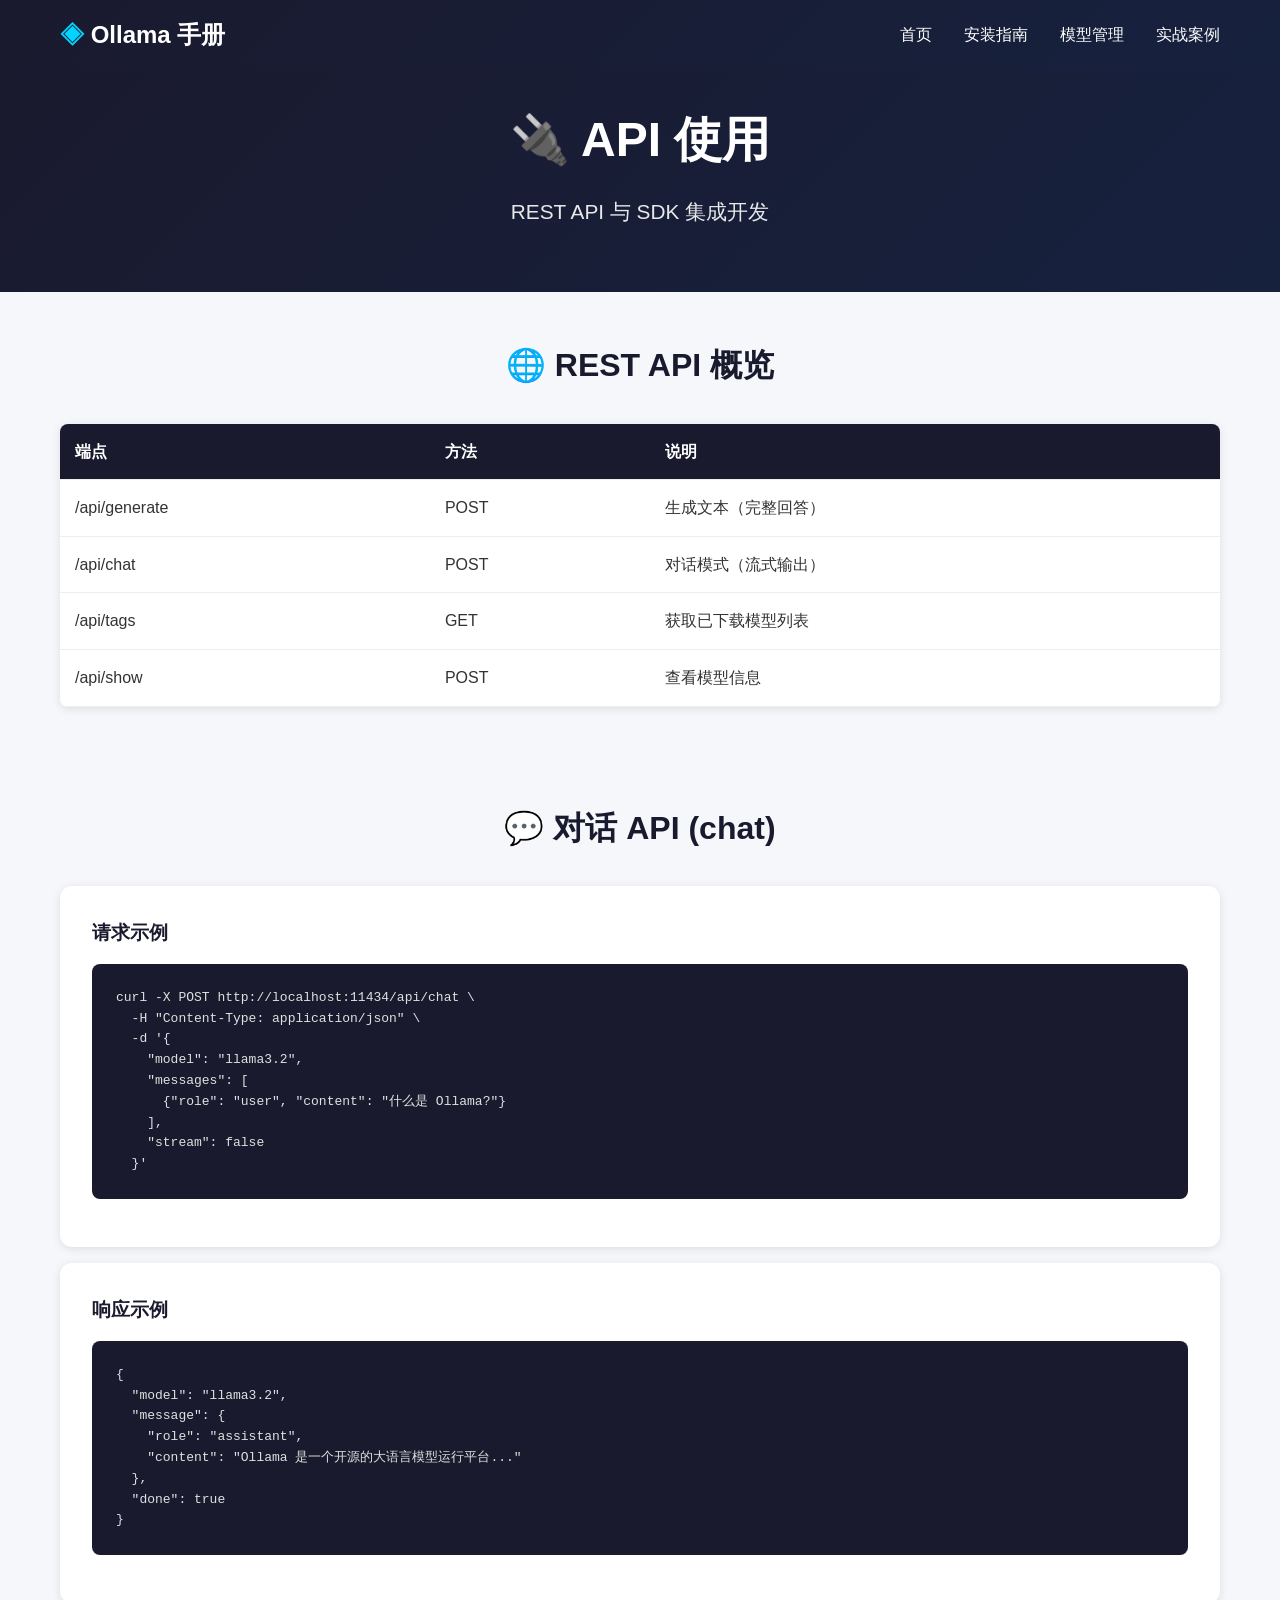
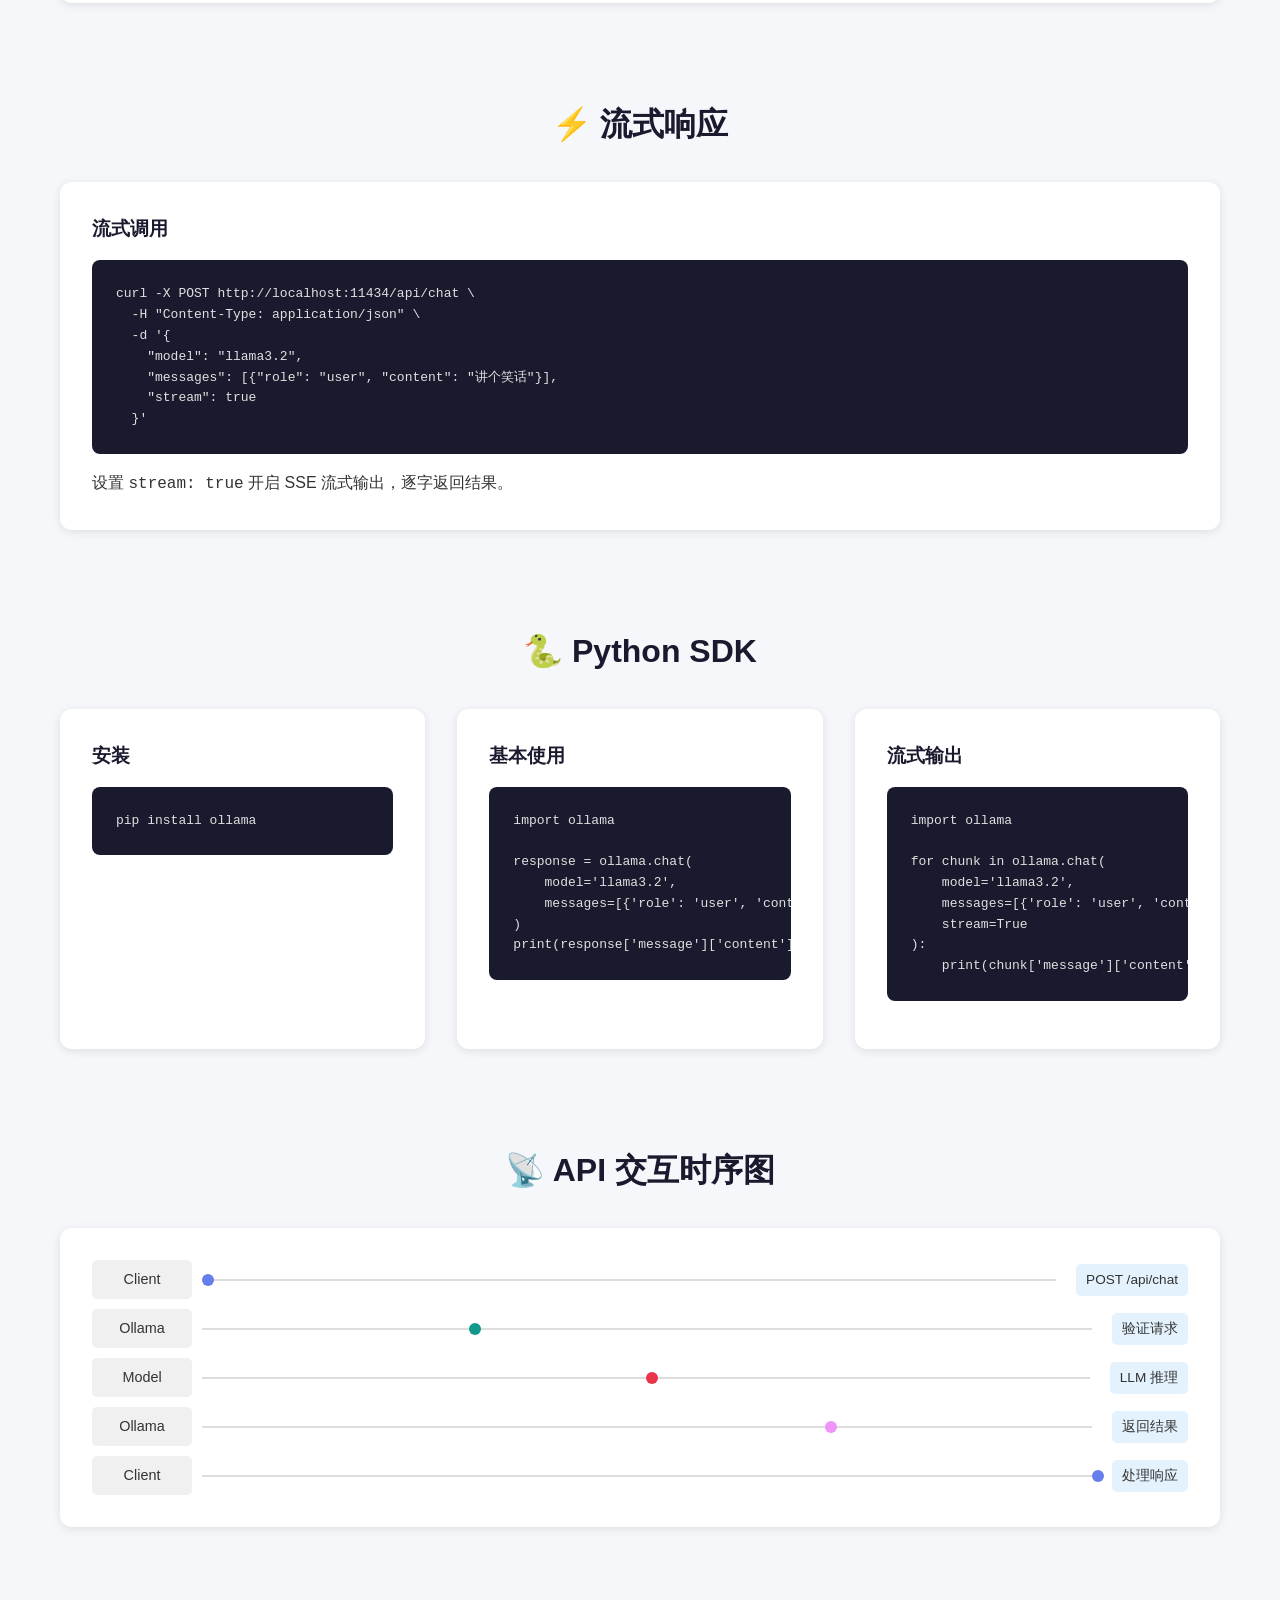
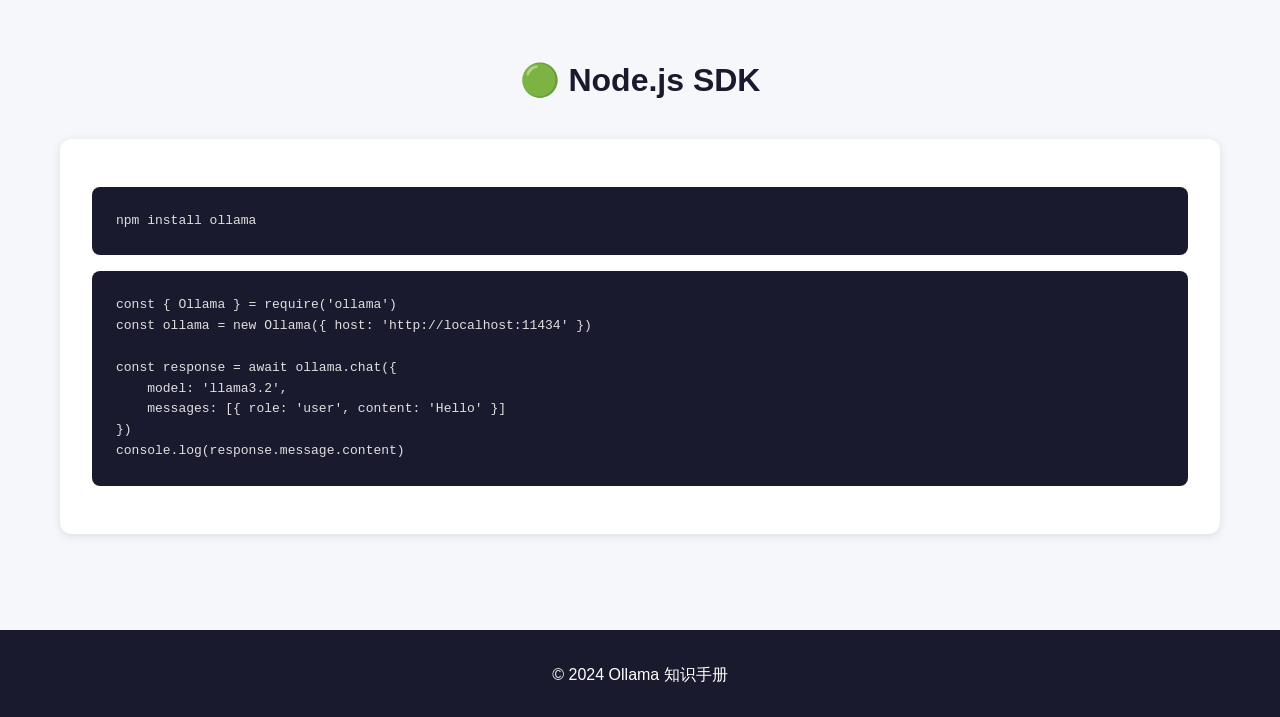
==== api.html @ 3351bbcd "feat: 添加多个页面及样式" ====
<!DOCTYPE html>
<html lang="zh-CN">
<head>
    <meta charset="UTF-8">
    <meta name="viewport" content="width=device-width, initial-scale=1.0">
    <title>API 使用 - Ollama 知识手册</title>
    <link rel="stylesheet" href="css/style.css">
</head>
<body>
    <header>
        <div class="container">
            <nav>
                <div class="logo"><a href="index.html" style="color:white;text-decoration:none"><span>◈</span> Ollama 手册</a></div>
                <ul class="nav-links">
                    <li><a href="index.html">首页</a></li>
                    <li><a href="install.html">安装指南</a></li>
                    <li><a href="models.html">模型管理</a></li>
                    <li><a href="examples.html">实战案例</a></li>
                </ul>
            </nav>
        </div>
    </header>

    <section class="hero" style="padding: 2rem 0;">
        <div class="container">
            <h1>🔌 API 使用</h1>
            <p>REST API 与 SDK 集成开发</p>
        </div>
    </section>

    <section class="section">
        <div class="container">
            <h2 class="section-title">🌐 REST API 概览</h2>
            <table>
                <tr>
                    <th>端点</th>
                    <th>方法</th>
                    <th>说明</th>
                </tr>
                <tr>
                    <td>/api/generate</td>
                    <td>POST</td>
                    <td>生成文本（完整回答）</td>
                </tr>
                <tr>
                    <td>/api/chat</td>
                    <td>POST</td>
                    <td>对话模式（流式输出）</td>
                </tr>
                <tr>
                    <td>/api/tags</td>
                    <td>GET</td>
                    <td>获取已下载模型列表</td>
                </tr>
                <tr>
                    <td>/api/show</td>
                    <td>POST</td>
                    <td>查看模型信息</td>
                </tr>
            </table>
        </div>
    </section>

    <section class="section">
        <div class="container">
            <h2 class="section-title">💬 对话 API (chat)</h2>
            <div class="card">
                <h3>请求示例</h3>
                <pre>curl -X POST http://localhost:11434/api/chat \
  -H "Content-Type: application/json" \
  -d '{
    "model": "llama3.2",
    "messages": [
      {"role": "user", "content": "什么是 Ollama?"}
    ],
    "stream": false
  }'</pre>
            </div>
            <div class="card" style="margin-top:1rem">
                <h3>响应示例</h3>
                <pre>{
  "model": "llama3.2",
  "message": {
    "role": "assistant",
    "content": "Ollama 是一个开源的大语言模型运行平台..."
  },
  "done": true
}</pre>
            </div>
        </div>
    </section>

    <section class="section">
        <div class="container">
            <h2 class="section-title">⚡ 流式响应</h2>
            <div class="card">
                <h3>流式调用</h3>
                <pre>curl -X POST http://localhost:11434/api/chat \
  -H "Content-Type: application/json" \
  -d '{
    "model": "llama3.2",
    "messages": [{"role": "user", "content": "讲个笑话"}],
    "stream": true
  }'</pre>
                <p style="margin-top:1rem">设置 <code>stream: true</code> 开启 SSE 流式输出，逐字返回结果。</p>
            </div>
        </div>
    </section>

    <section class="section">
        <div class="container">
            <h2 class="section-title">🐍 Python SDK</h2>
            <div class="grid">
                <div class="card">
                    <h3>安装</h3>
                    <pre>pip install ollama</pre>
                </div>
                <div class="card">
                    <h3>基本使用</h3>
                    <pre>import ollama

response = ollama.chat(
    model='llama3.2',
    messages=[{'role': 'user', 'content': '你好'}]
)
print(response['message']['content'])</pre>
                </div>
                <div class="card">
                    <h3>流式输出</h3>
                    <pre>import ollama

for chunk in ollama.chat(
    model='llama3.2',
    messages=[{'role': 'user', 'content': '继续'}],
    stream=True
):
    print(chunk['message']['content'], end='')</pre>
                </div>
            </div>
        </div>
    </section>

    <section class="section">
        <div class="container">
            <h2 class="section-title">📡 API 交互时序图</h2>
            <div class="diagram">
                <div class="sequence-diagram">
                    <div class="sequence-row">
                        <div class="sequence-label">Client</div>
                        <div class="sequence-line"><div class="sequence-dot" style="background:#667eea;left:0"></div></div>
                        <div class="sequence-msg">POST /api/chat</div>
                    </div>
                    <div class="sequence-row">
                        <div class="sequence-label">Ollama</div>
                        <div class="sequence-line"><div class="sequence-dot" style="background:#11998e;left:30%"></div></div>
                        <div class="sequence-msg">验证请求</div>
                    </div>
                    <div class="sequence-row">
                        <div class="sequence-label">Model</div>
                        <div class="sequence-line"><div class="sequence-dot" style="background:#eb3349;left:50%"></div></div>
                        <div class="sequence-msg">LLM 推理</div>
                    </div>
                    <div class="sequence-row">
                        <div class="sequence-label">Ollama</div>
                        <div class="sequence-line"><div class="sequence-dot" style="background:#f093fb;left:70%"></div></div>
                        <div class="sequence-msg">返回结果</div>
                    </div>
                    <div class="sequence-row">
                        <div class="sequence-label">Client</div>
                        <div class="sequence-line"><div class="sequence-dot" style="background:#667eea;left:100%"></div></div>
                        <div class="sequence-msg">处理响应</div>
                    </div>
                </div>
            </div>
        </div>
    </section>

    <section class="section">
        <div class="container">
            <h2 class="section-title">🟢 Node.js SDK</h2>
            <div class="card">
                <pre>npm install ollama</pre>
                <pre style="margin-top:1rem">const { Ollama } = require('ollama')
const ollama = new Ollama({ host: 'http://localhost:11434' })

const response = await ollama.chat({
    model: 'llama3.2',
    messages: [{ role: 'user', content: 'Hello' }]
})
console.log(response.message.content)</pre>
            </div>
        </div>
    </section>

    <footer>
        <div class="container">
            <p>© 2024 Ollama 知识手册</p>
        </div>
    </footer>
    <script src="js/main.js"></script>
</body>
</html>
---- css/style.css ----
/* 全局样式 */
* { margin: 0; padding: 0; box-sizing: border-box; }
body { font-family: -apple-system, BlinkMacSystemFont, 'Segoe UI', Roboto, sans-serif; line-height: 1.6; color: #333; background: #f5f7fa; }
.container { max-width: 1200px; margin: 0 auto; padding: 0 20px; }

/* 导航 */
header { background: linear-gradient(135deg, #1a1a2e 0%, #16213e 100%); color: white; padding: 1rem 0; position: sticky; top: 0; z-index: 100; }
nav { display: flex; justify-content: space-between; align-items: center; }
.logo { font-size: 1.5rem; font-weight: bold; display: flex; align-items: center; gap: 10px; }
.logo span { color: #00d4ff; }
.nav-links { display: flex; gap: 2rem; list-style: none; }
.nav-links a { color: white; text-decoration: none; transition: color 0.3s; }
.nav-links a:hover { color: #00d4ff; }

/* 英雄区 */
.hero { background: linear-gradient(135deg, #1a1a2e 0%, #16213e 100%); color: white; padding: 4rem 0; text-align: center; }
.hero h1 { font-size: 3rem; margin-bottom: 1rem; }
.hero p { font-size: 1.3rem; opacity: 0.9; margin-bottom: 2rem; }
.btn { display: inline-block; padding: 12px 30px; background: #00d4ff; color: #1a1a2e; text-decoration: none; border-radius: 6px; font-weight: bold; transition: transform 0.3s, box-shadow 0.3s; }
.btn:hover { transform: translateY(-2px); box-shadow: 0 5px 20px rgba(0,212,255,0.4); }

/* 内容卡片 */
.section { padding: 3rem 0; }
.section-title { text-align: center; font-size: 2rem; margin-bottom: 2rem; color: #1a1a2e; }
.grid { display: grid; grid-template-columns: repeat(auto-fit, minmax(300px, 1fr)); gap: 2rem; }
.card { background: white; padding: 2rem; border-radius: 12px; box-shadow: 0 2px 10px rgba(0,0,0,0.1); transition: transform 0.3s; }
.card:hover { transform: translateY(-5px); }
.card h3 { color: #1a1a2e; margin-bottom: 1rem; display: flex; align-items: center; gap: 10px; }
.card-icon { font-size: 2rem; }

/* 流程图样式 */
.diagram { background: white; padding: 2rem; border-radius: 12px; margin: 2rem 0; box-shadow: 0 2px 10px rgba(0,0,0,0.1); overflow-x: auto; }
.diagram-title { font-size: 1.3rem; margin-bottom: 1.5rem; color: #1a1a2e; text-align: center; }
.flowchart { display: flex; flex-wrap: wrap; justify-content: center; align-items: center; gap: 1rem; }
.flow-node { background: linear-gradient(135deg, #667eea 0%, #764ba2 100%); color: white; padding: 15px 25px; border-radius: 8px; font-weight: 500; min-width: 120px; text-align: center; }
.flow-arrow { color: #667eea; font-size: 1.5rem; font-weight: bold; }
.flow-node.start { background: linear-gradient(135deg, #11998e 0%, #38ef7d 100%); }
.flow-node.end { background: linear-gradient(135deg, #eb3349 0%, #f45c43 100%); }
.flow-node.process { background: linear-gradient(135deg, #4776E6 0%, #8E54E9 100%); }
.flow-node.decision { background: linear-gradient(135deg, #f093fb 0%, #f5576c 100%); }

/* 时序图 */
.sequence-diagram { display: flex; flex-direction: column; gap: 10px; }
.sequence-row { display: flex; align-items: center; gap: 10px; }
.sequence-label { min-width: 100px; padding: 8px 15px; background: #f0f0f0; border-radius: 5px; font-size: 0.9rem; font-weight: 500; text-align: center; }
.sequence-line { flex: 1; height: 2px; background: #ddd; position: relative; }
.sequence-dot { position: absolute; width: 12px; height: 12px; border-radius: 50%; top: -5px; }
.sequence-msg { padding: 5px 10px; background: #e3f2fd; border-radius: 5px; font-size: 0.85rem; margin-left: 10px; }

/* 代码块 */
pre { background: #1a1a2e; color: #e0e0e0; padding: 1.5rem; border-radius: 8px; overflow-x: auto; margin: 1rem 0; }
code { font-family: 'Fira Code', monospace; }
.inline-code { background: #f0f0f0; padding: 2px 8px; border-radius: 4px; font-family: monospace; }

/* 标签页 */
.tabs { display: flex; gap: 5px; margin-bottom: 1rem; }
.tab { padding: 10px 20px; background: #e0e0e0; border: none; border-radius: 5px 5px 0 0; cursor: pointer; transition: background 0.3s; }
.tab.active { background: #1a1a2e; color: white; }
.tab-content { display: none; }
.tab-content.active { display: block; }

/* 表格 */
table { width: 100%; border-collapse: collapse; background: white; border-radius: 8px; overflow: hidden; box-shadow: 0 2px 10px rgba(0,0,0,0.1); }
th, td { padding: 15px; text-align: left; border-bottom: 1px solid #eee; }
th { background: #1a1a2e; color: white; }
tr:hover { background: #f9f9f9; }

/* 页脚 */
footer { background: #1a1a2e; color: white; padding: 2rem 0; text-align: center; margin-top: 3rem; }

/* 响应式 */
@media (max-width: 768px) {
    .nav-links { display: none; }
    .hero h1 { font-size: 2rem; }
    .grid { grid-template-columns: 1fr; }
}

/* 动画 */
@keyframes fadeIn { from { opacity: 0; transform: translateY(20px); } to { opacity: 1; transform: translateY(0); } }
.animate { animation: fadeIn 0.6s ease forwards; }
.animate-delay-1 { animation-delay: 0.1s; }
.animate-delay-2 { animation-delay: 0.2s; }
.animate-delay-3 { animation-delay: 0.3s; }
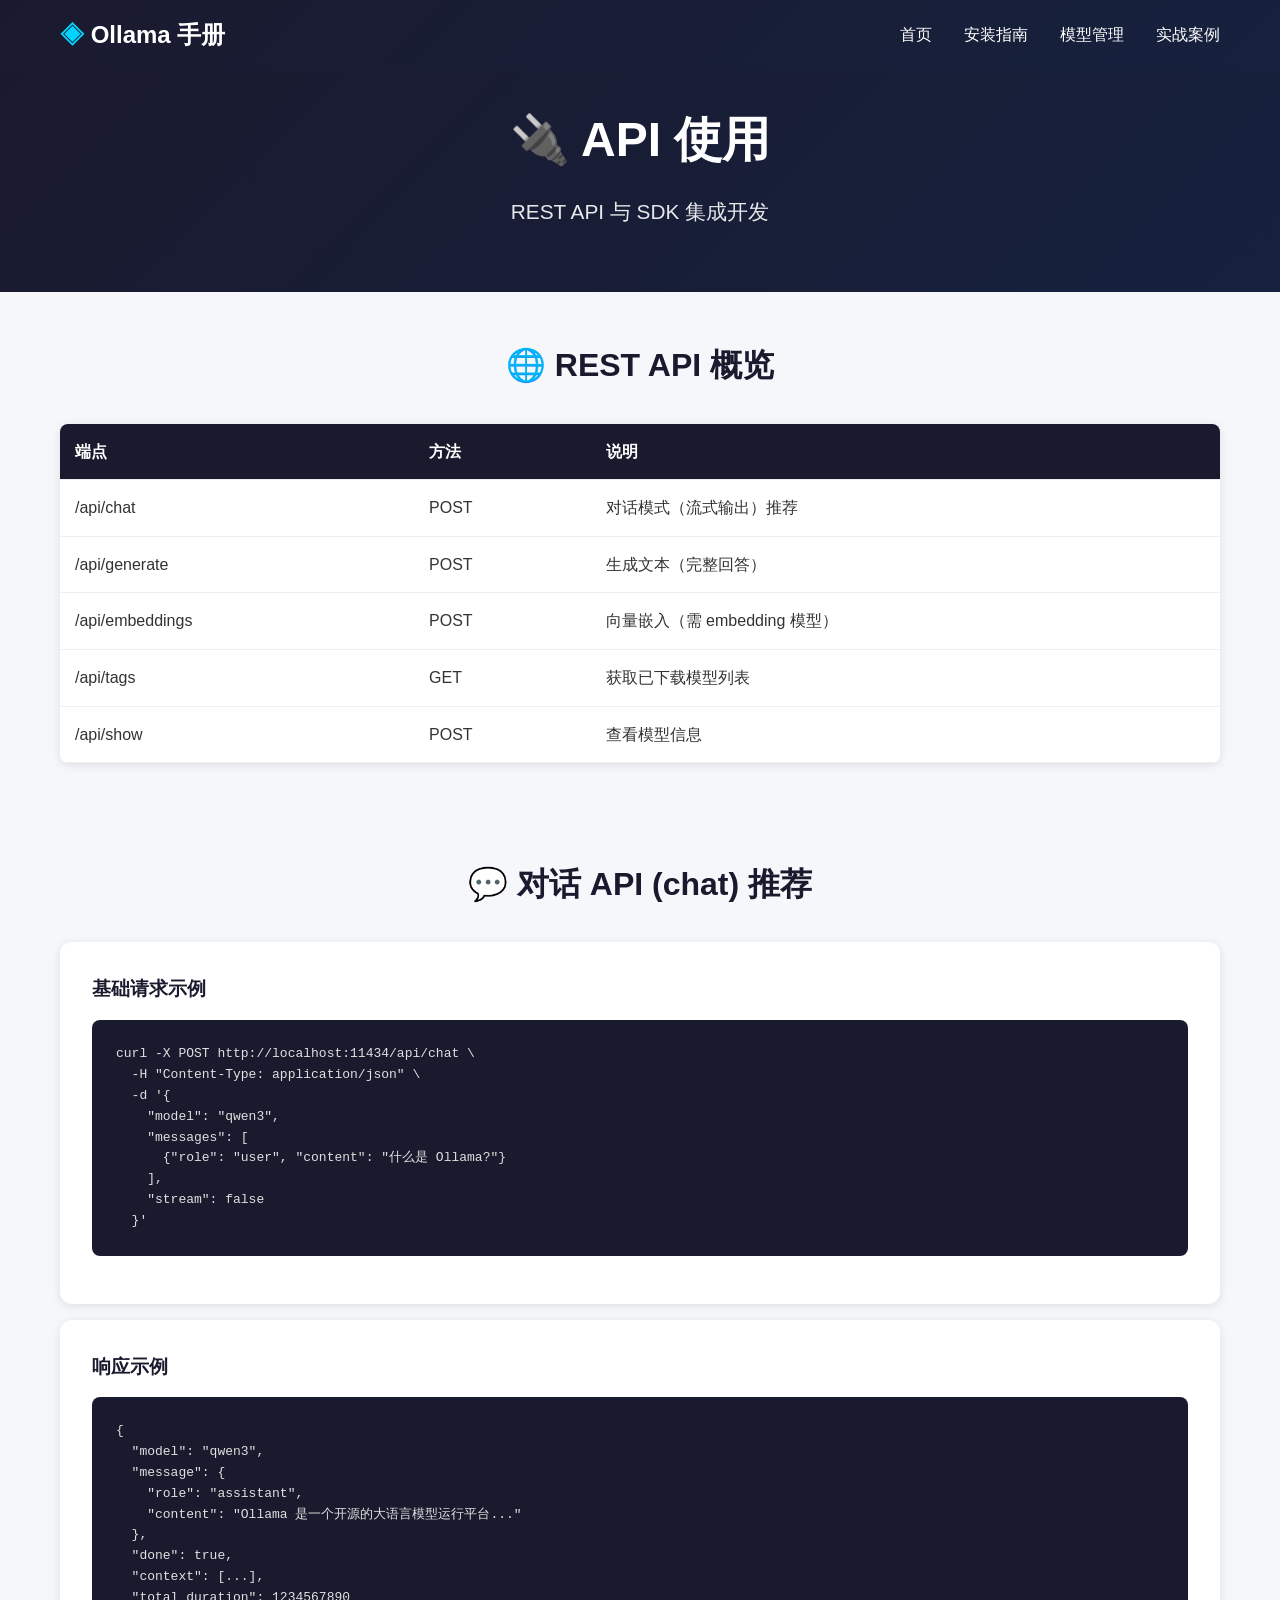
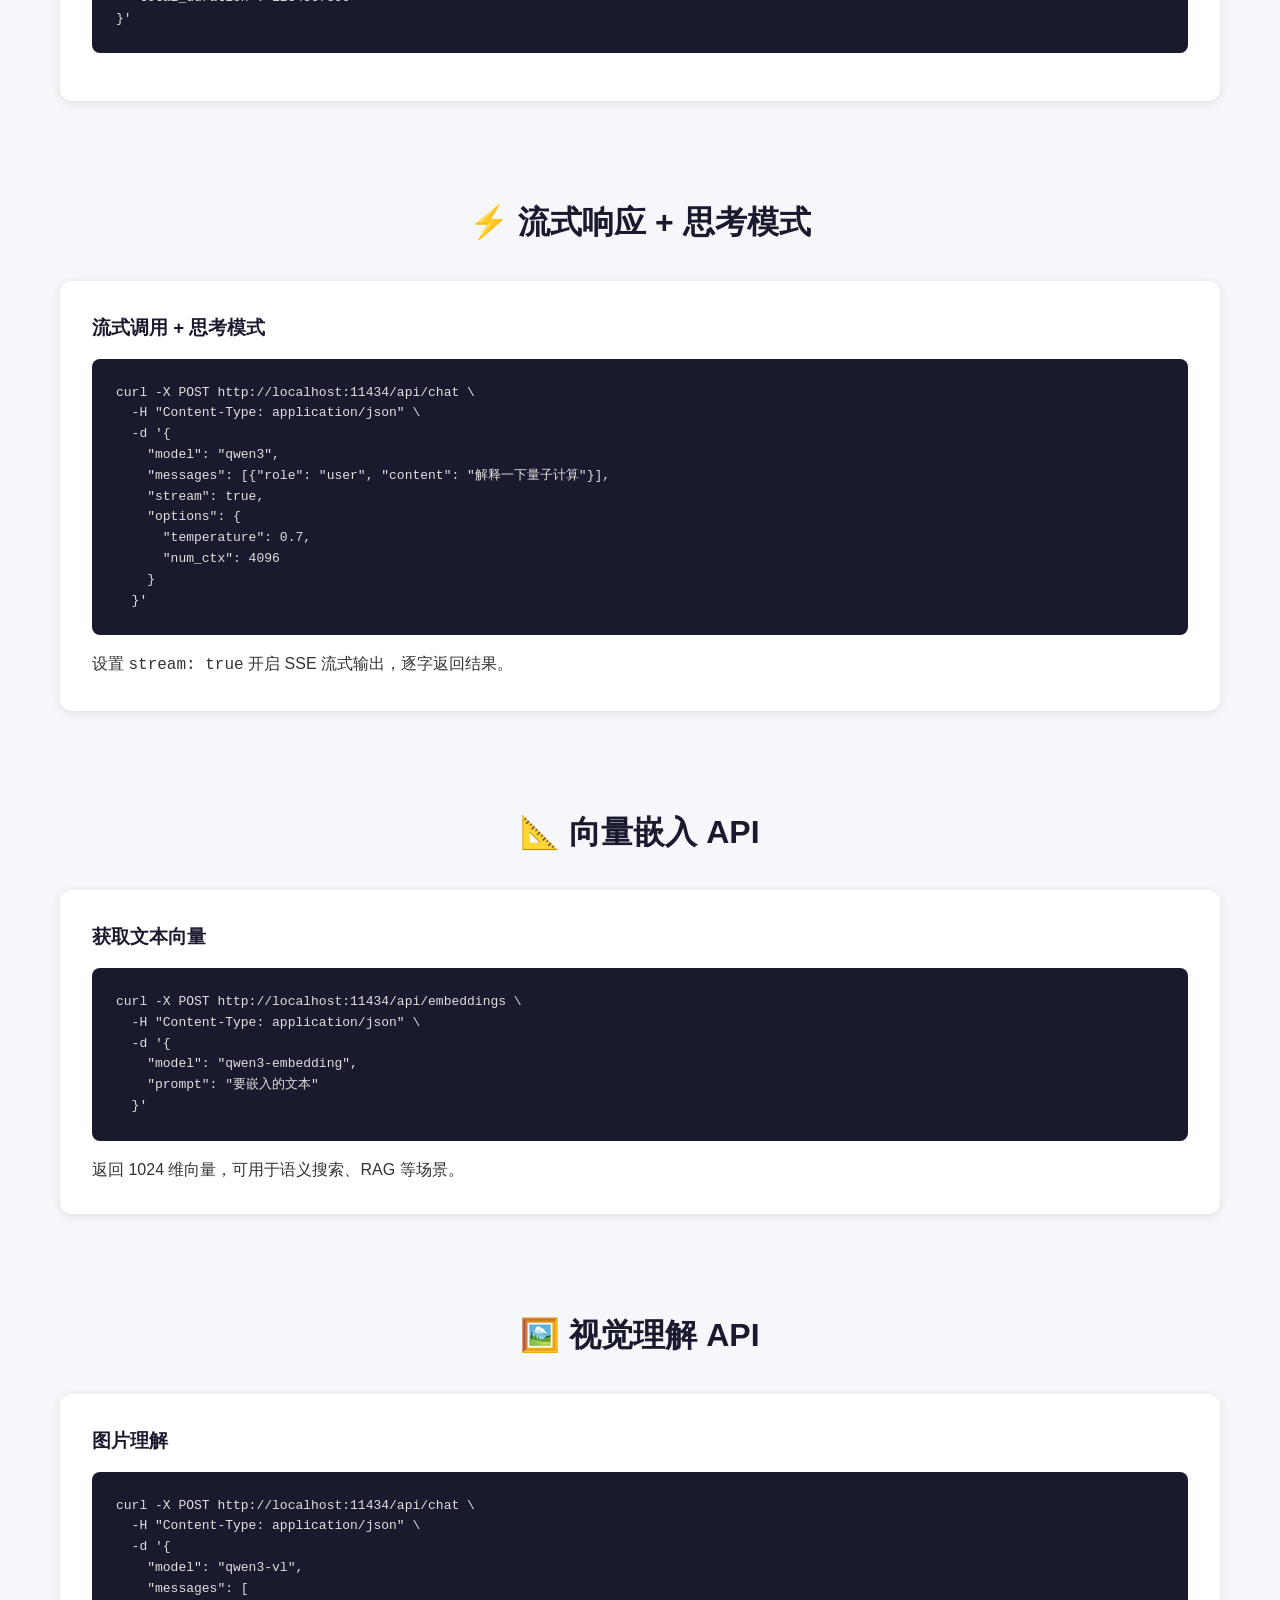
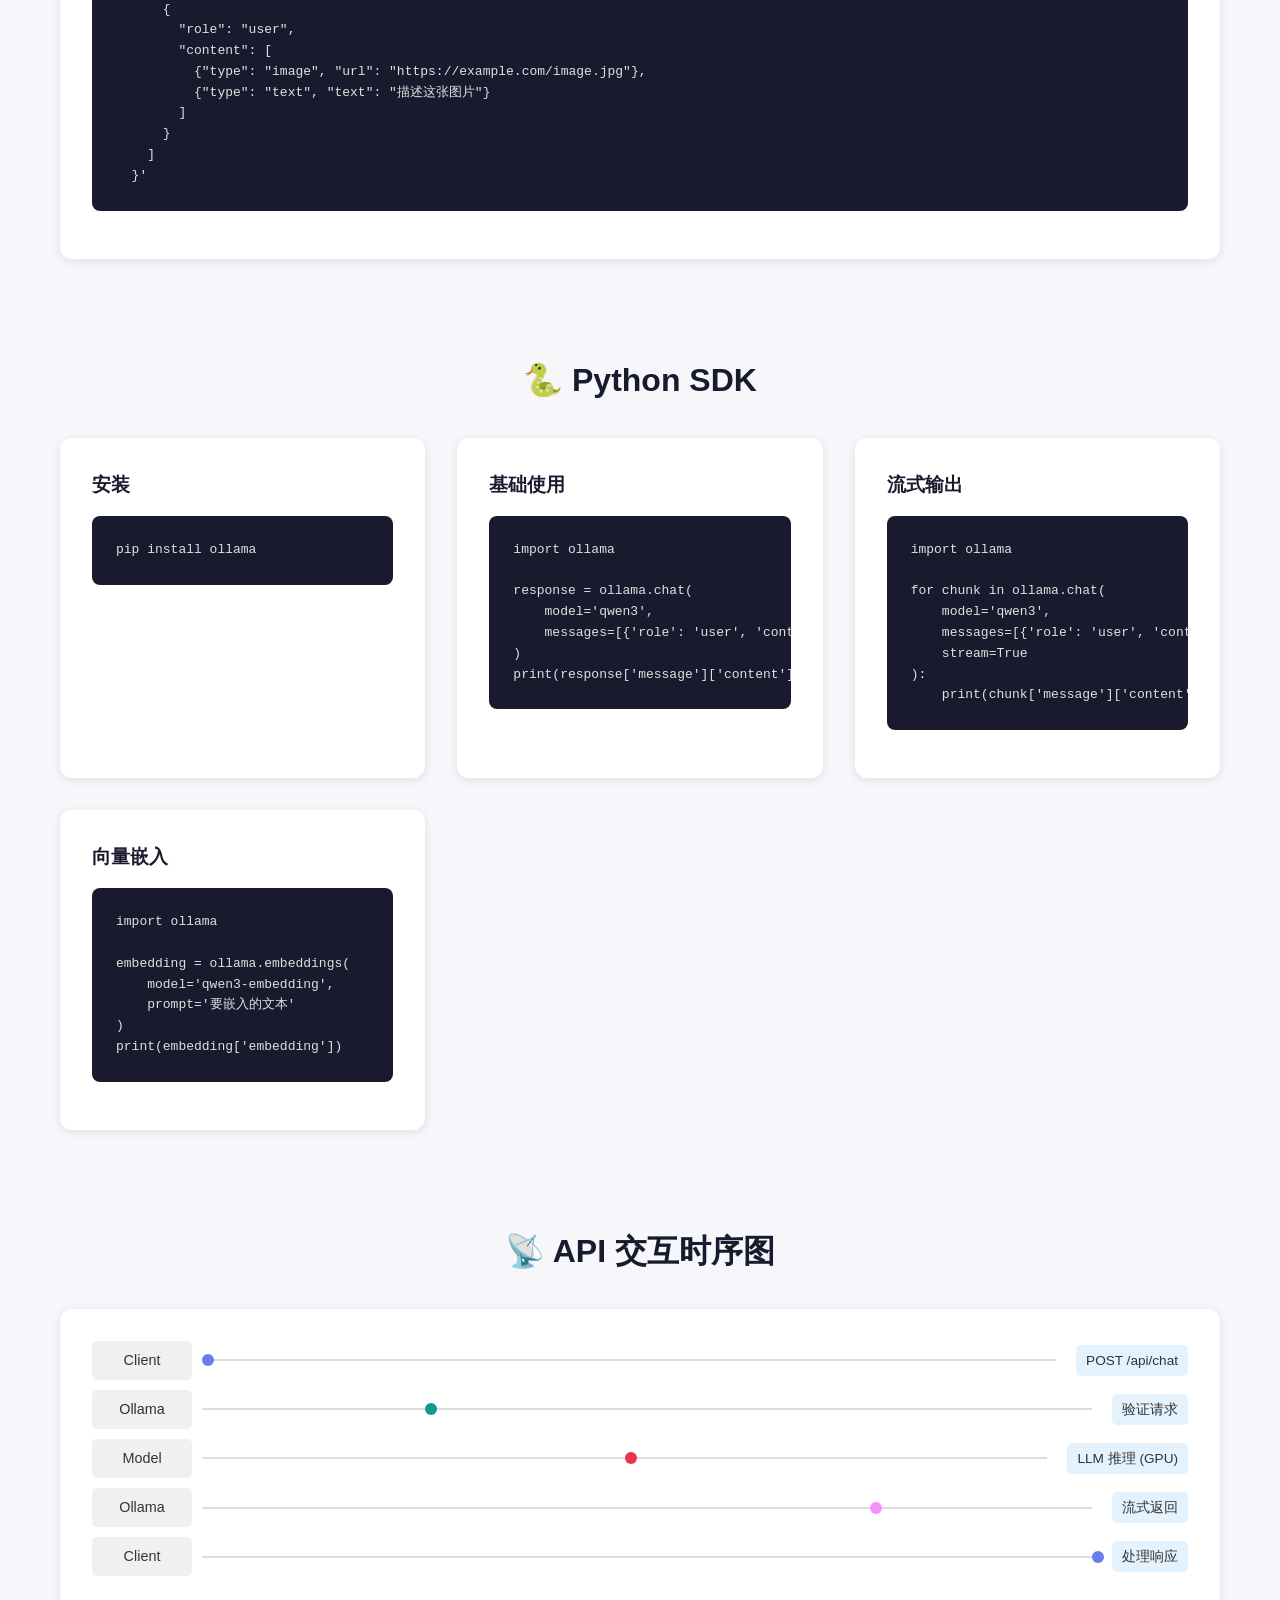
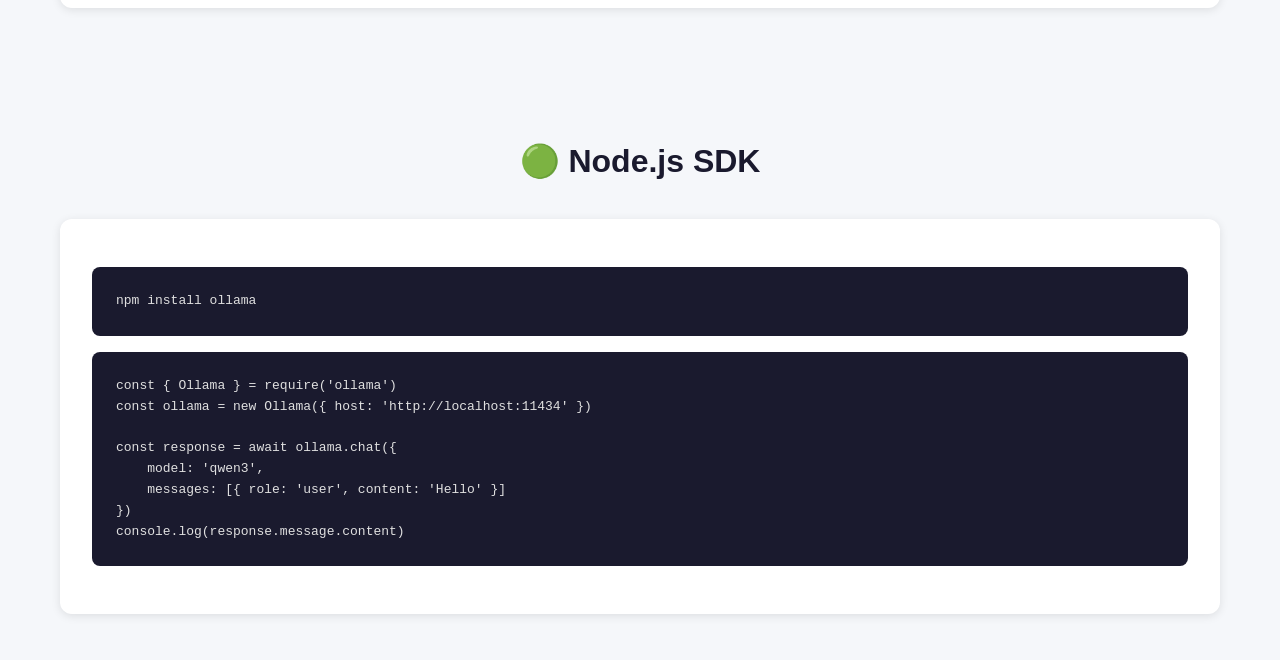
==== commit 5b1f67e0: "fix: 更新 API 文档并优化结构" ====
--- a/api.html
+++ b/api.html
@@ -38,14 +38,19 @@
                     <th>说明</th>
                 </tr>
                 <tr>
+                    <td>/api/chat</td>
+                    <td>POST</td>
+                    <td>对话模式（流式输出）推荐</td>
+                </tr>
+                <tr>
                     <td>/api/generate</td>
                     <td>POST</td>
                     <td>生成文本（完整回答）</td>
                 </tr>
                 <tr>
-                    <td>/api/chat</td>
-                    <td>POST</td>
-                    <td>对话模式（流式输出）</td>
+                    <td>/api/embeddings</td>
+                    <td>POST</td>
+                    <td>向量嵌入（需 embedding 模型）</td>
                 </tr>
                 <tr>
                     <td>/api/tags</td>
@@ -63,13 +68,13 @@
 
     <section class="section">
         <div class="container">
-            <h2 class="section-title">💬 对话 API (chat)</h2>
-            <div class="card">
-                <h3>请求示例</h3>
+            <h2 class="section-title">💬 对话 API (chat) 推荐</h2>
+            <div class="card">
+                <h3>基础请求示例</h3>
                 <pre>curl -X POST http://localhost:11434/api/chat \
   -H "Content-Type: application/json" \
   -d '{
-    "model": "llama3.2",
+    "model": "qwen3",
     "messages": [
       {"role": "user", "content": "什么是 Ollama?"}
     ],
@@ -79,30 +84,75 @@
             <div class="card" style="margin-top:1rem">
                 <h3>响应示例</h3>
                 <pre>{
-  "model": "llama3.2",
+  "model": "qwen3",
   "message": {
     "role": "assistant",
     "content": "Ollama 是一个开源的大语言模型运行平台..."
   },
-  "done": true
-}</pre>
-            </div>
-        </div>
-    </section>
-
-    <section class="section">
-        <div class="container">
-            <h2 class="section-title">⚡ 流式响应</h2>
-            <div class="card">
-                <h3>流式调用</h3>
+  "done": true,
+  "context": [...],
+  "total_duration": 1234567890
+}'</pre>
+            </div>
+        </div>
+    </section>
+
+    <section class="section">
+        <div class="container">
+            <h2 class="section-title">⚡ 流式响应 + 思考模式</h2>
+            <div class="card">
+                <h3>流式调用 + 思考模式</h3>
                 <pre>curl -X POST http://localhost:11434/api/chat \
   -H "Content-Type: application/json" \
   -d '{
-    "model": "llama3.2",
-    "messages": [{"role": "user", "content": "讲个笑话"}],
-    "stream": true
+    "model": "qwen3",
+    "messages": [{"role": "user", "content": "解释一下量子计算"}],
+    "stream": true,
+    "options": {
+      "temperature": 0.7,
+      "num_ctx": 4096
+    }
   }'</pre>
                 <p style="margin-top:1rem">设置 <code>stream: true</code> 开启 SSE 流式输出，逐字返回结果。</p>
+            </div>
+        </div>
+    </section>
+
+    <section class="section">
+        <div class="container">
+            <h2 class="section-title">📐 向量嵌入 API</h2>
+            <div class="card">
+                <h3>获取文本向量</h3>
+                <pre>curl -X POST http://localhost:11434/api/embeddings \
+  -H "Content-Type: application/json" \
+  -d '{
+    "model": "qwen3-embedding",
+    "prompt": "要嵌入的文本"
+  }'</pre>
+                <p style="margin-top:1rem">返回 1024 维向量，可用于语义搜索、RAG 等场景。</p>
+            </div>
+        </div>
+    </section>
+
+    <section class="section">
+        <div class="container">
+            <h2 class="section-title">🖼️ 视觉理解 API</h2>
+            <div class="card">
+                <h3>图片理解</h3>
+                <pre>curl -X POST http://localhost:11434/api/chat \
+  -H "Content-Type: application/json" \
+  -d '{
+    "model": "qwen3-vl",
+    "messages": [
+      {
+        "role": "user",
+        "content": [
+          {"type": "image", "url": "https://example.com/image.jpg"},
+          {"type": "text", "text": "描述这张图片"}
+        ]
+      }
+    ]
+  }'</pre>
             </div>
         </div>
     </section>
@@ -116,11 +166,11 @@
                     <pre>pip install ollama</pre>
                 </div>
                 <div class="card">
-                    <h3>基本使用</h3>
+                    <h3>基础使用</h3>
                     <pre>import ollama
 
 response = ollama.chat(
-    model='llama3.2',
+    model='qwen3',
     messages=[{'role': 'user', 'content': '你好'}]
 )
 print(response['message']['content'])</pre>
@@ -130,12 +180,22 @@
                     <pre>import ollama
 
 for chunk in ollama.chat(
-    model='llama3.2',
+    model='qwen3',
     messages=[{'role': 'user', 'content': '继续'}],
     stream=True
 ):
     print(chunk['message']['content'], end='')</pre>
                 </div>
+                <div class="card">
+                    <h3>向量嵌入</h3>
+                    <pre>import ollama
+
+embedding = ollama.embeddings(
+    model='qwen3-embedding',
+    prompt='要嵌入的文本'
+)
+print(embedding['embedding'])</pre>
+                </div>
             </div>
         </div>
     </section>
@@ -152,18 +212,18 @@
                     </div>
                     <div class="sequence-row">
                         <div class="sequence-label">Ollama</div>
-                        <div class="sequence-line"><div class="sequence-dot" style="background:#11998e;left:30%"></div></div>
+                        <div class="sequence-line"><div class="sequence-dot" style="background:#11998e;left:25%"></div></div>
                         <div class="sequence-msg">验证请求</div>
                     </div>
                     <div class="sequence-row">
                         <div class="sequence-label">Model</div>
                         <div class="sequence-line"><div class="sequence-dot" style="background:#eb3349;left:50%"></div></div>
-                        <div class="sequence-msg">LLM 推理</div>
+                        <div class="sequence-msg">LLM 推理 (GPU)</div>
                     </div>
                     <div class="sequence-row">
                         <div class="sequence-label">Ollama</div>
-                        <div class="sequence-line"><div class="sequence-dot" style="background:#f093fb;left:70%"></div></div>
-                        <div class="sequence-msg">返回结果</div>
+                        <div class="sequence-line"><div class="sequence-dot" style="background:#f093fb;left:75%"></div></div>
+                        <div class="sequence-msg">流式返回</div>
                     </div>
                     <div class="sequence-row">
                         <div class="sequence-label">Client</div>
@@ -184,7 +244,7 @@
 const ollama = new Ollama({ host: 'http://localhost:11434' })
 
 const response = await ollama.chat({
-    model: 'llama3.2',
+    model: 'qwen3',
     messages: [{ role: 'user', content: 'Hello' }]
 })
 console.log(response.message.content)</pre>
@@ -192,11 +252,6 @@
         </div>
     </section>
 
-    <footer>
-        <div class="container">
-            <p>© 2024 Ollama 知识手册</p>
-        </div>
-    </footer>
     <script src="js/main.js"></script>
 </body>
 </html>
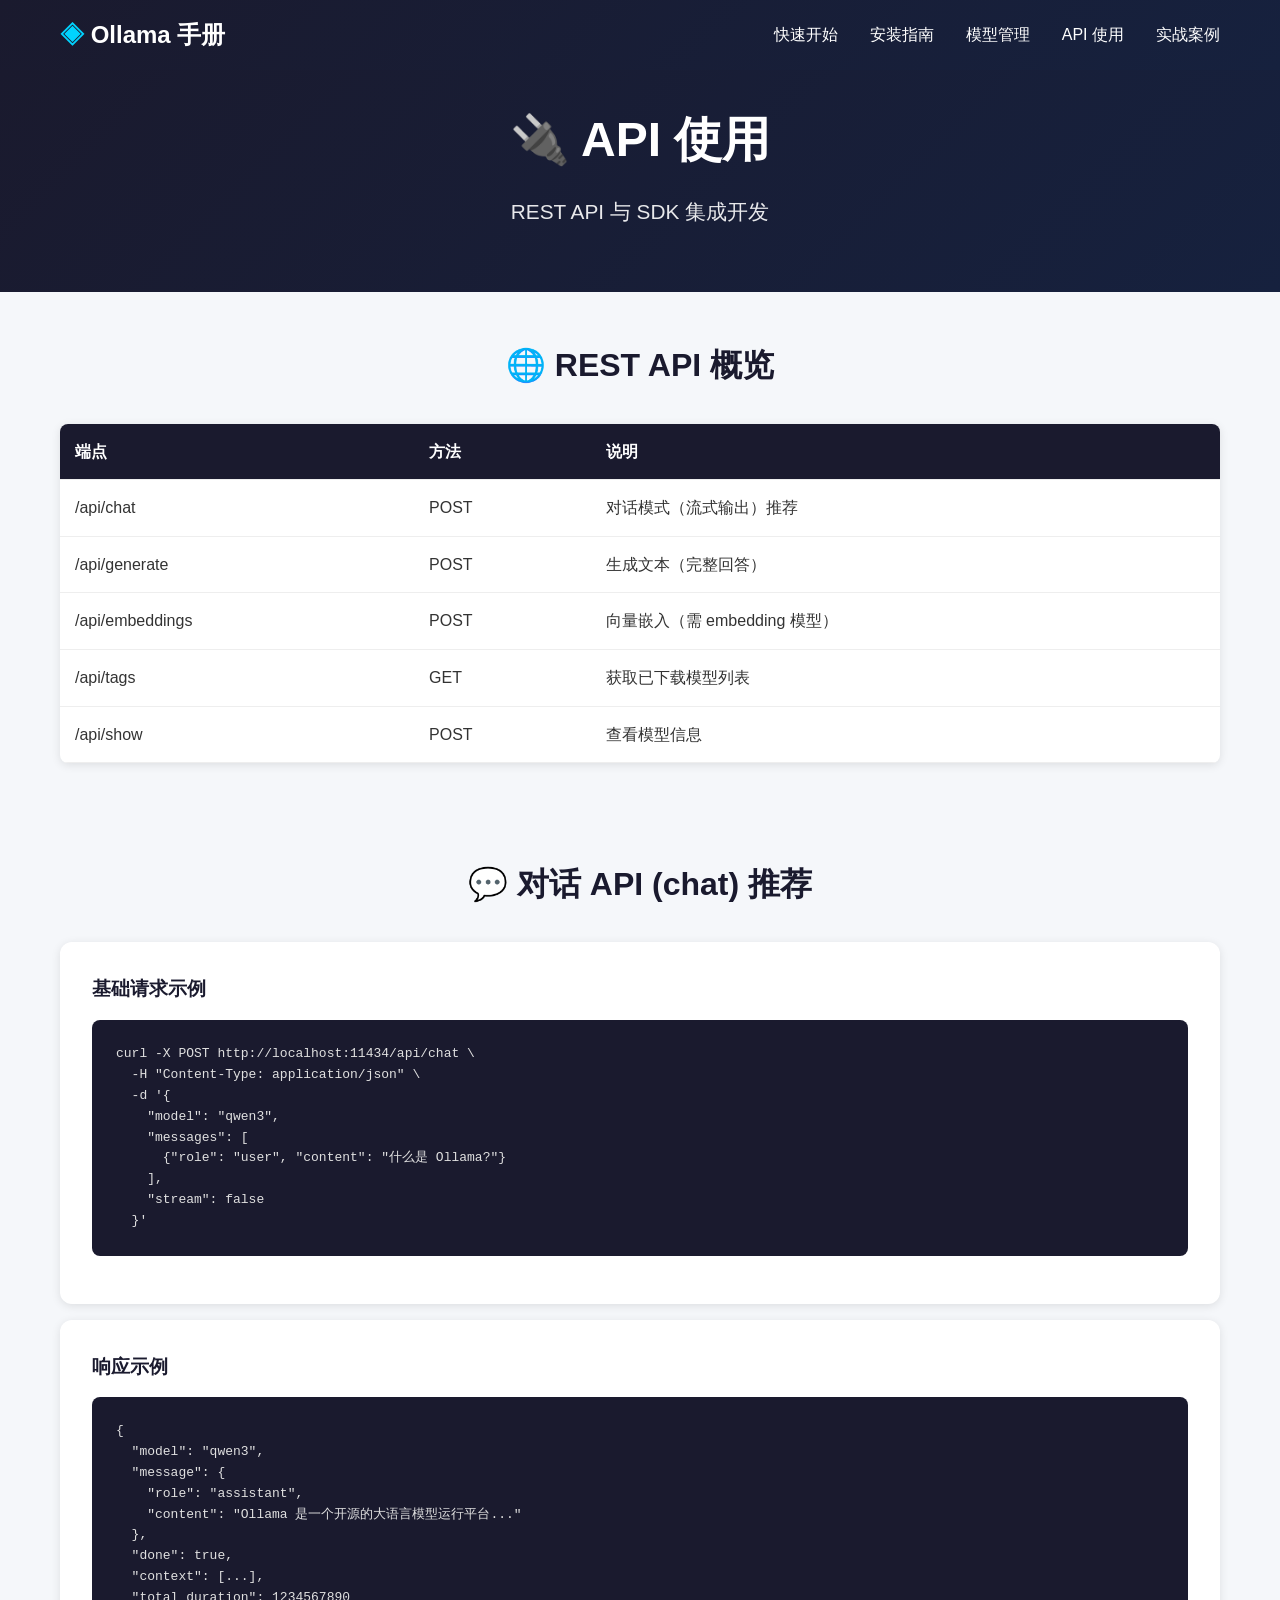
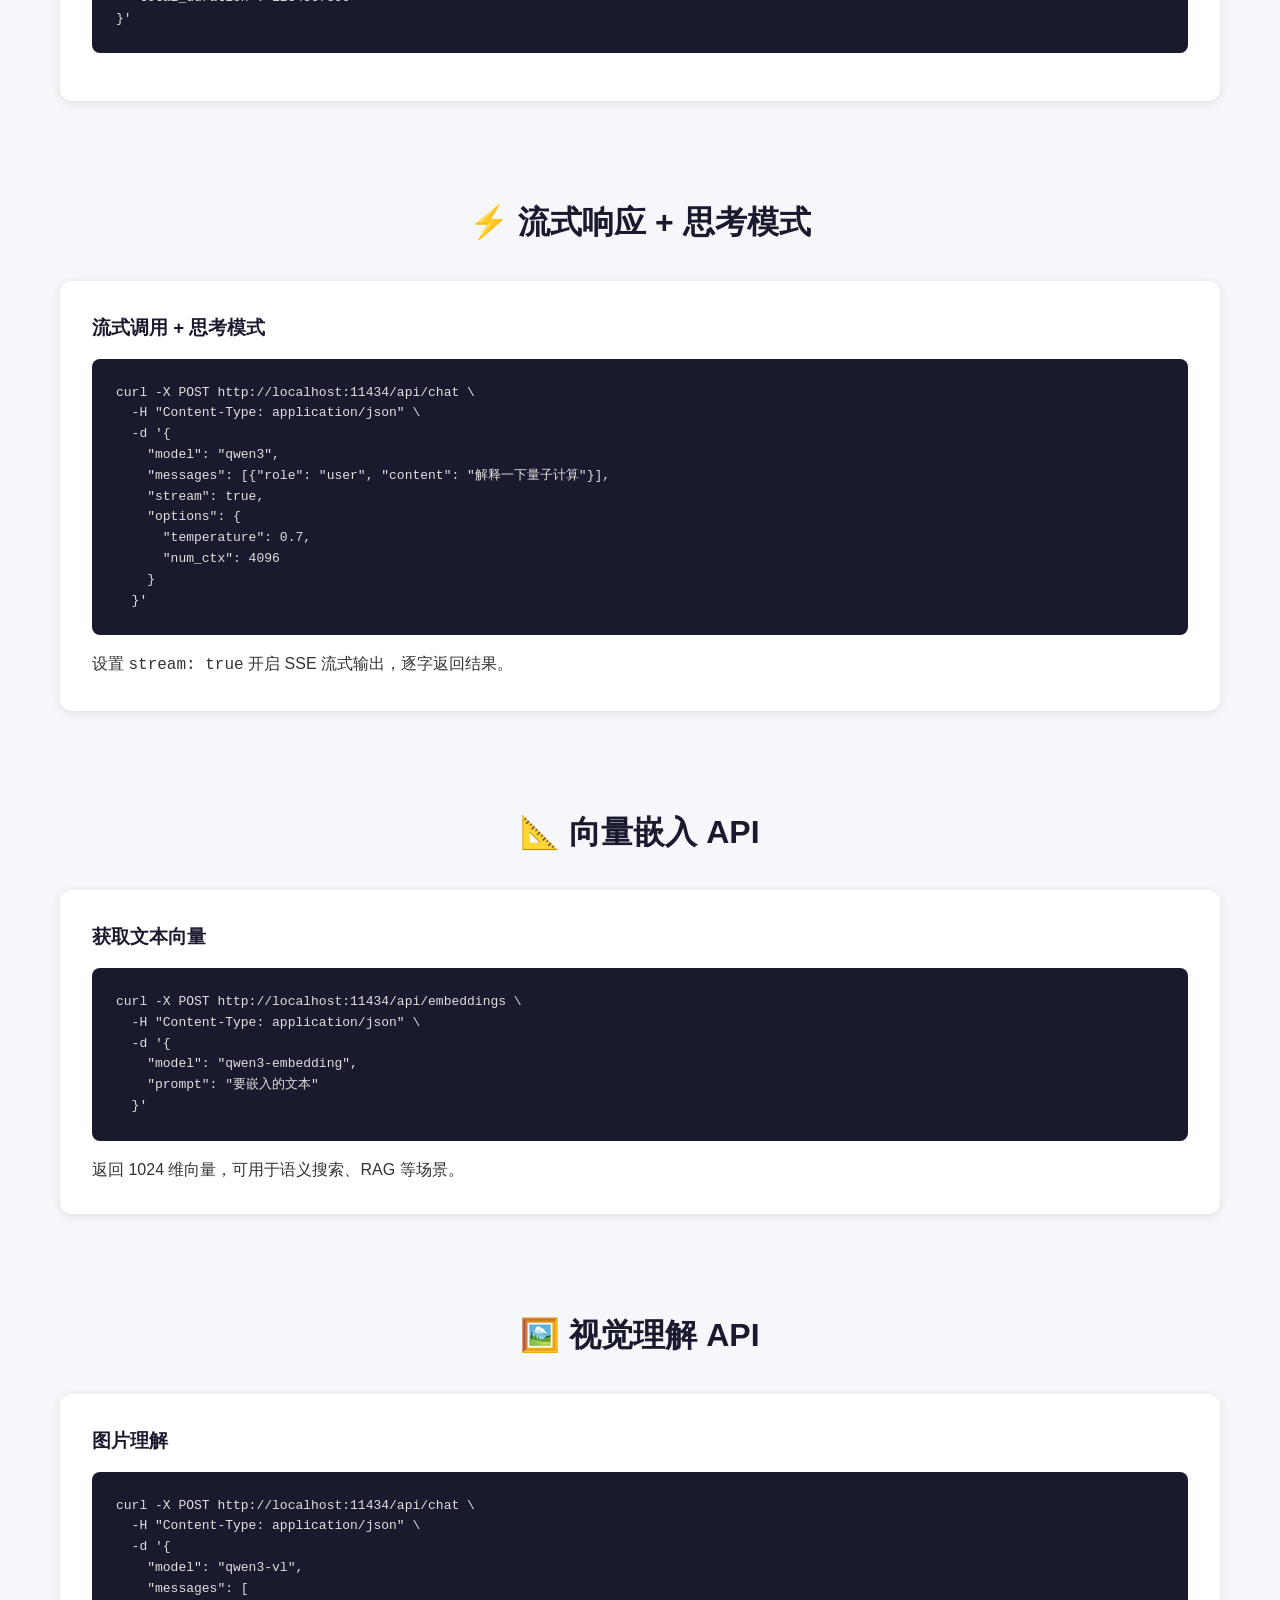
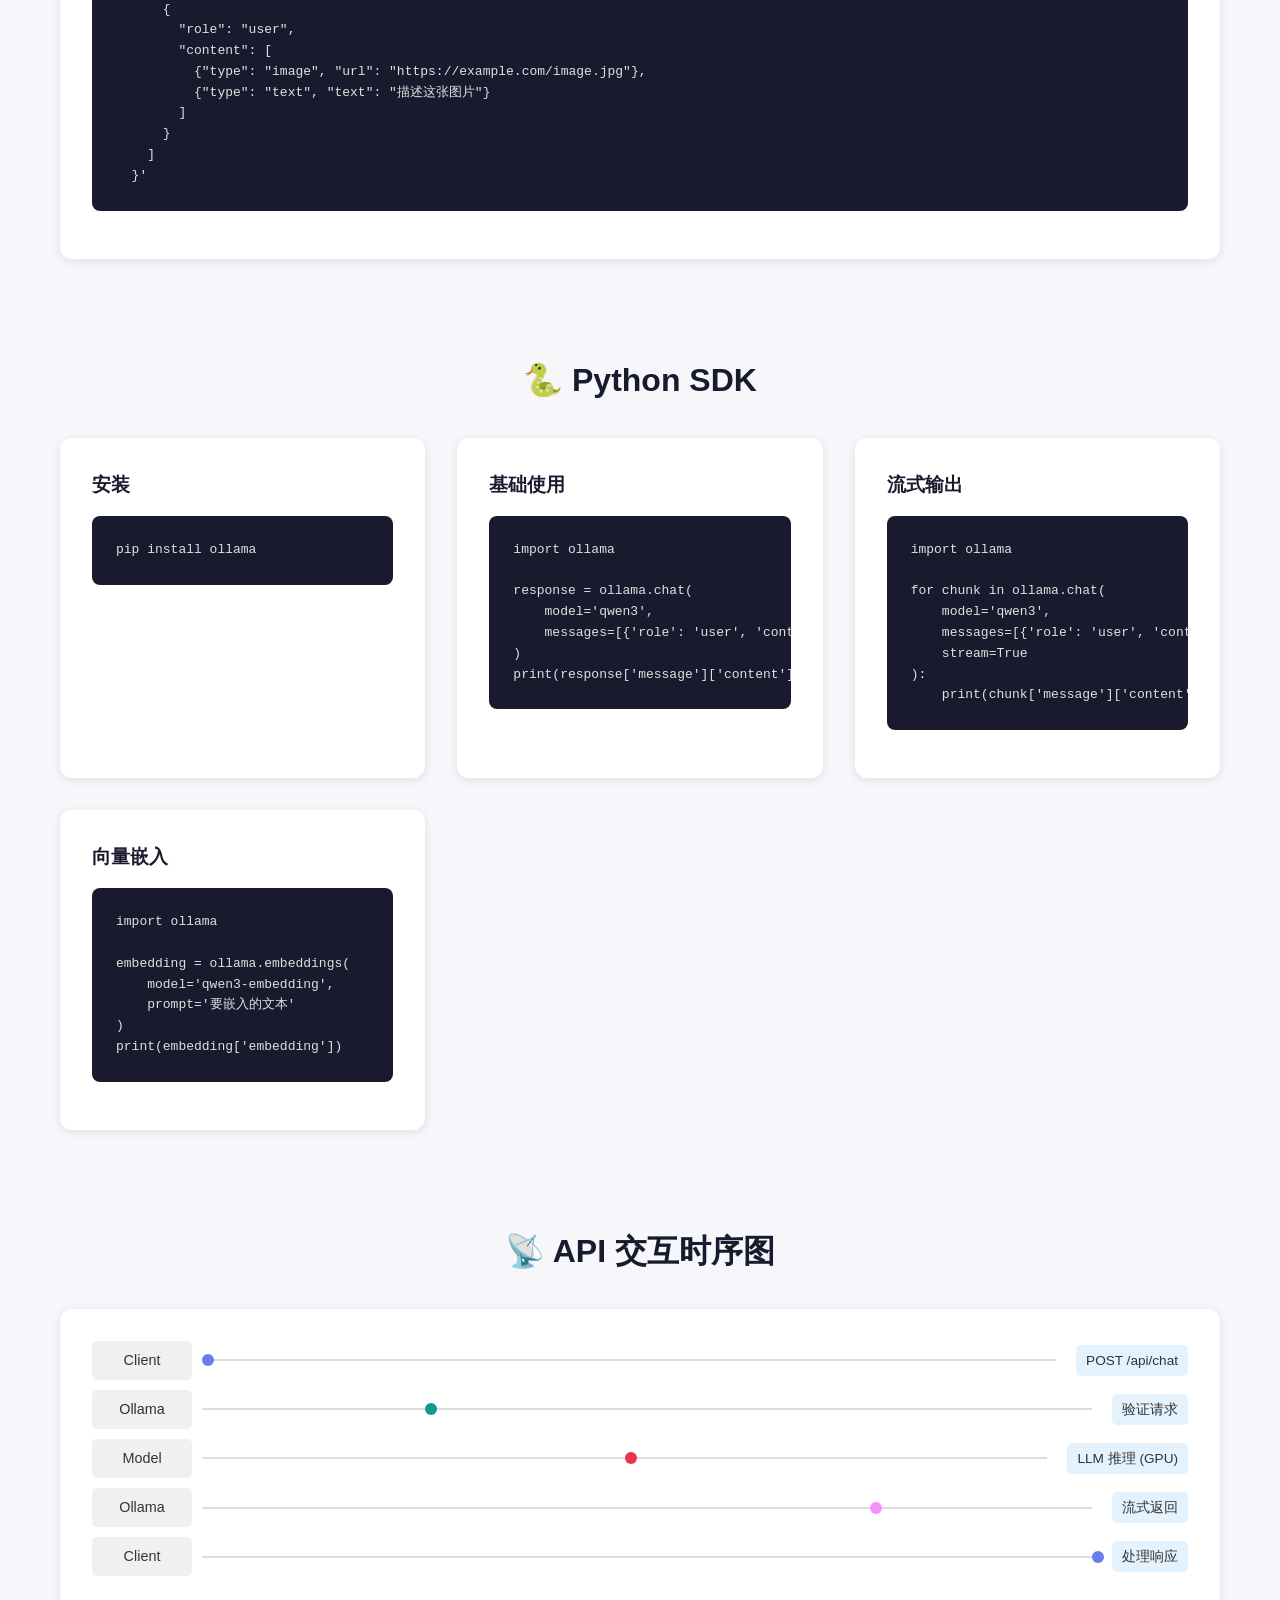
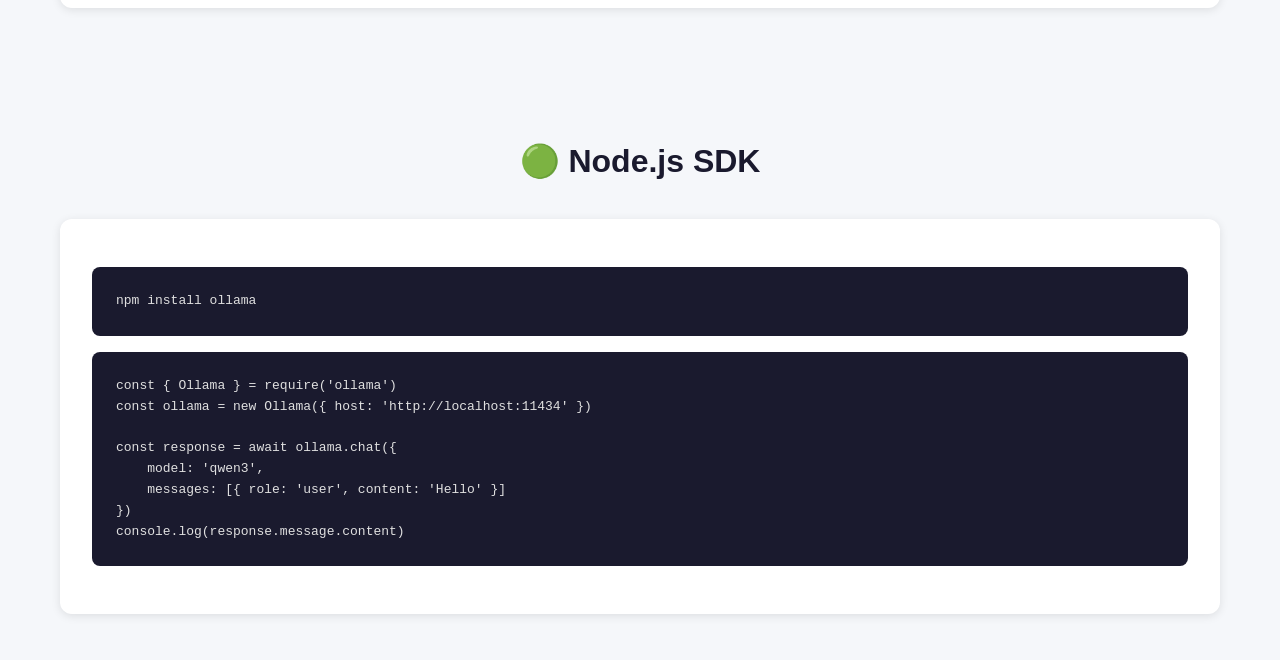
==== commit 5a05dd78: "feat: 添加快速开始页面" ====
--- a/api.html
+++ b/api.html
@@ -12,9 +12,10 @@
             <nav>
                 <div class="logo"><a href="index.html" style="color:white;text-decoration:none"><span>◈</span> Ollama 手册</a></div>
                 <ul class="nav-links">
-                    <li><a href="index.html">首页</a></li>
+                    <li><a href="index.html">快速开始</a></li>
                     <li><a href="install.html">安装指南</a></li>
                     <li><a href="models.html">模型管理</a></li>
+                    <li><a href="api.html">API 使用</a></li>
                     <li><a href="examples.html">实战案例</a></li>
                 </ul>
             </nav>
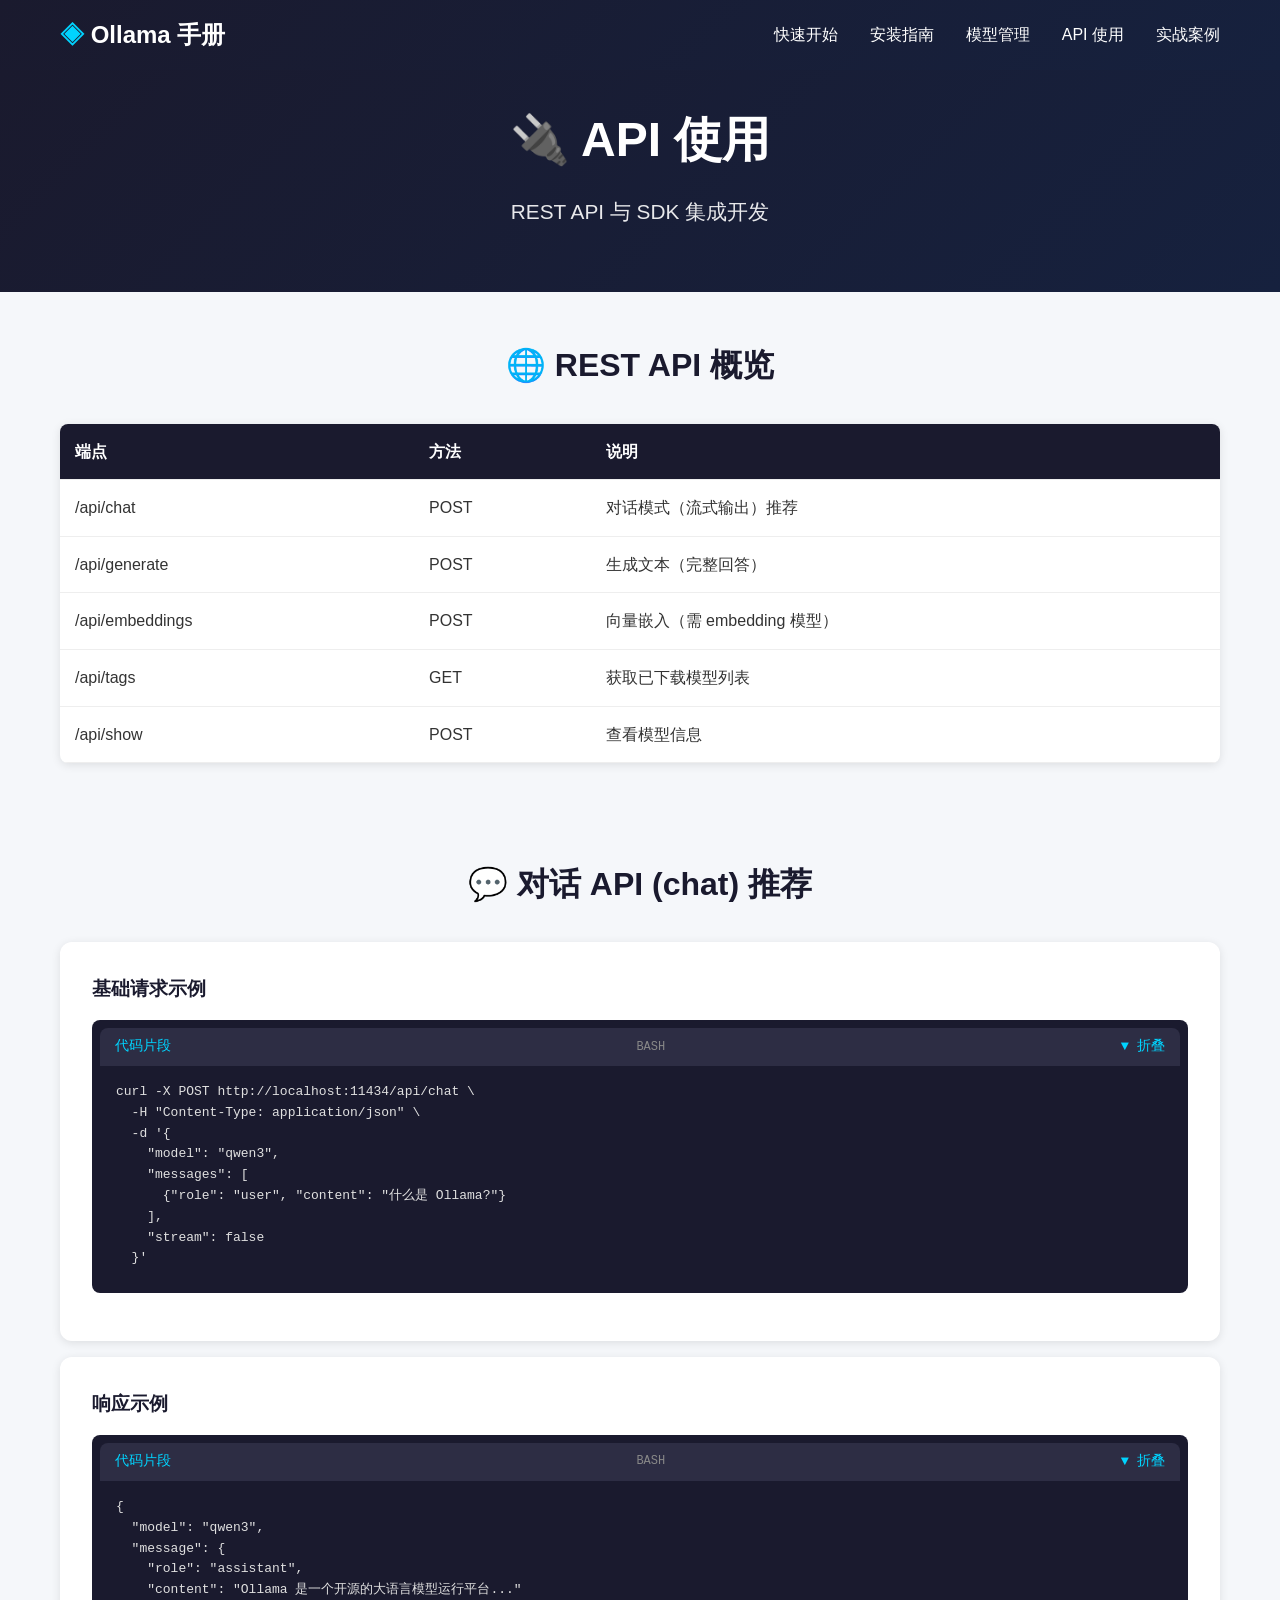
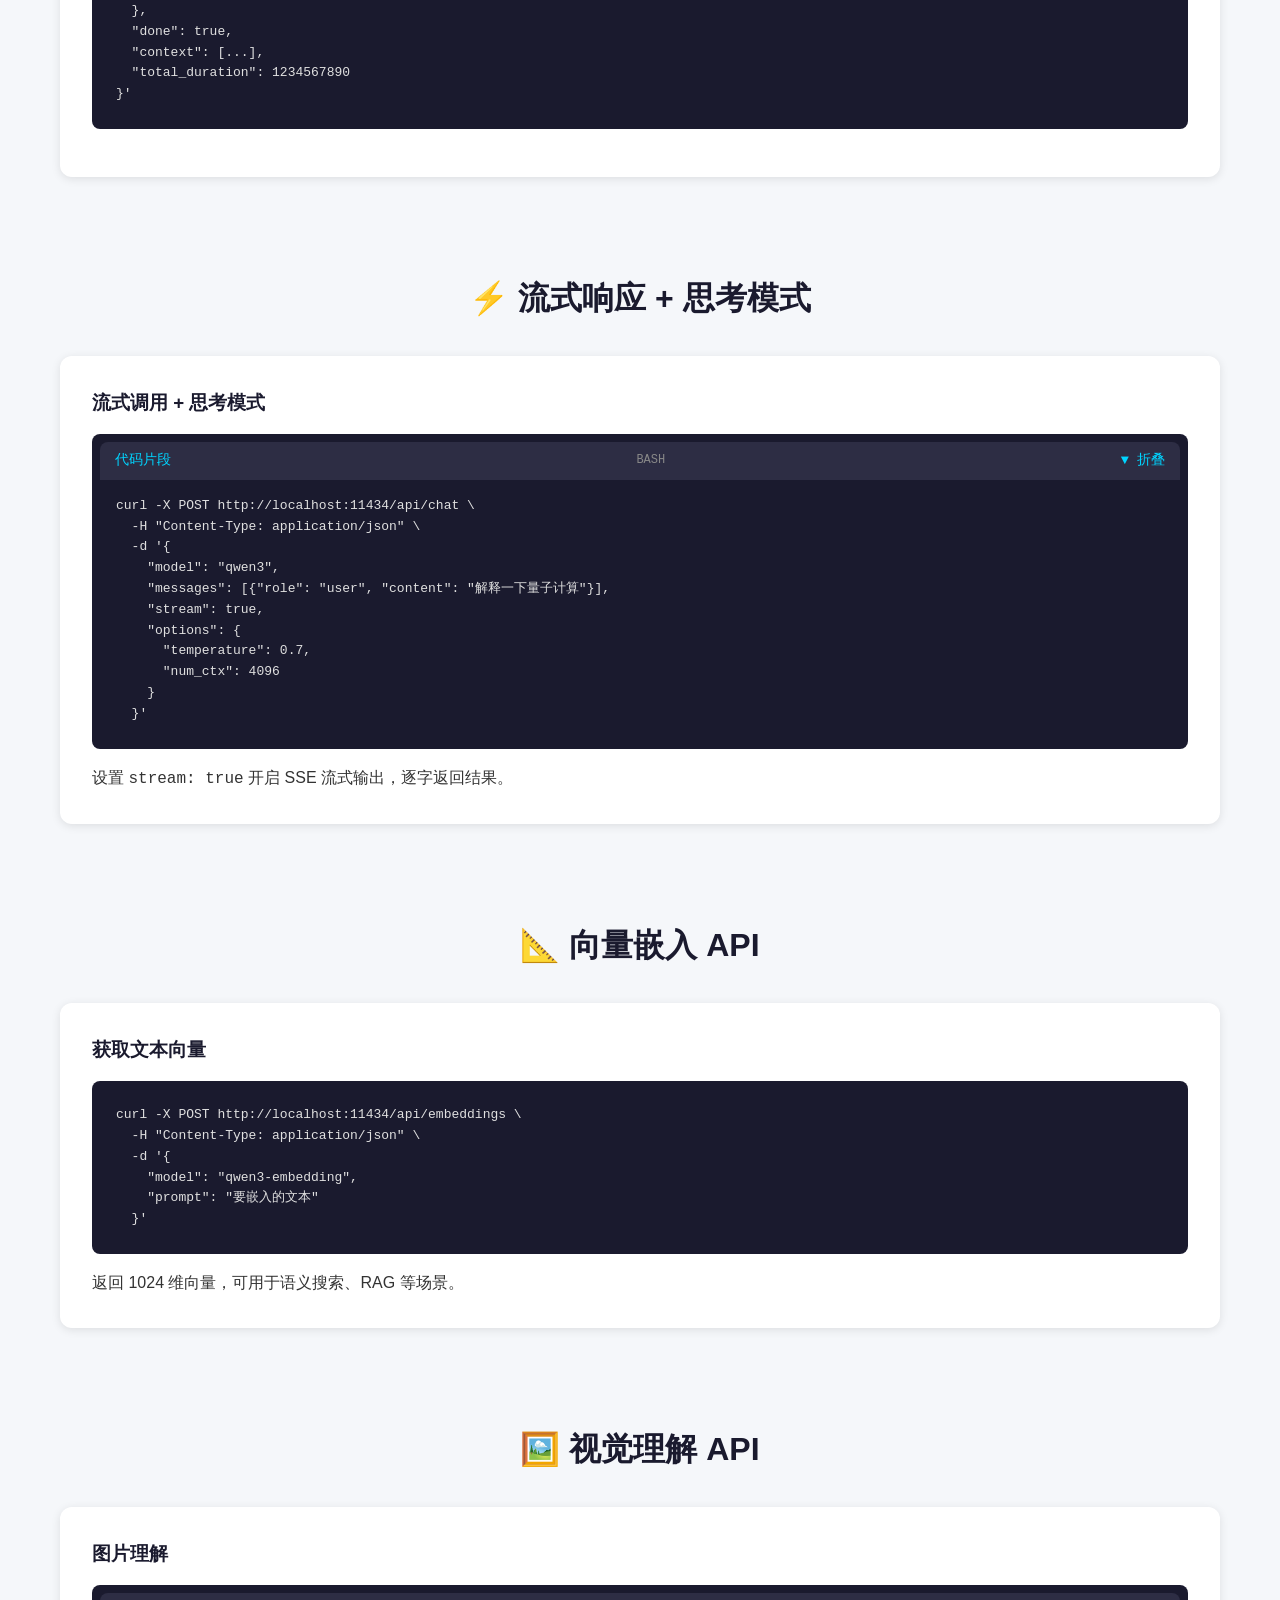
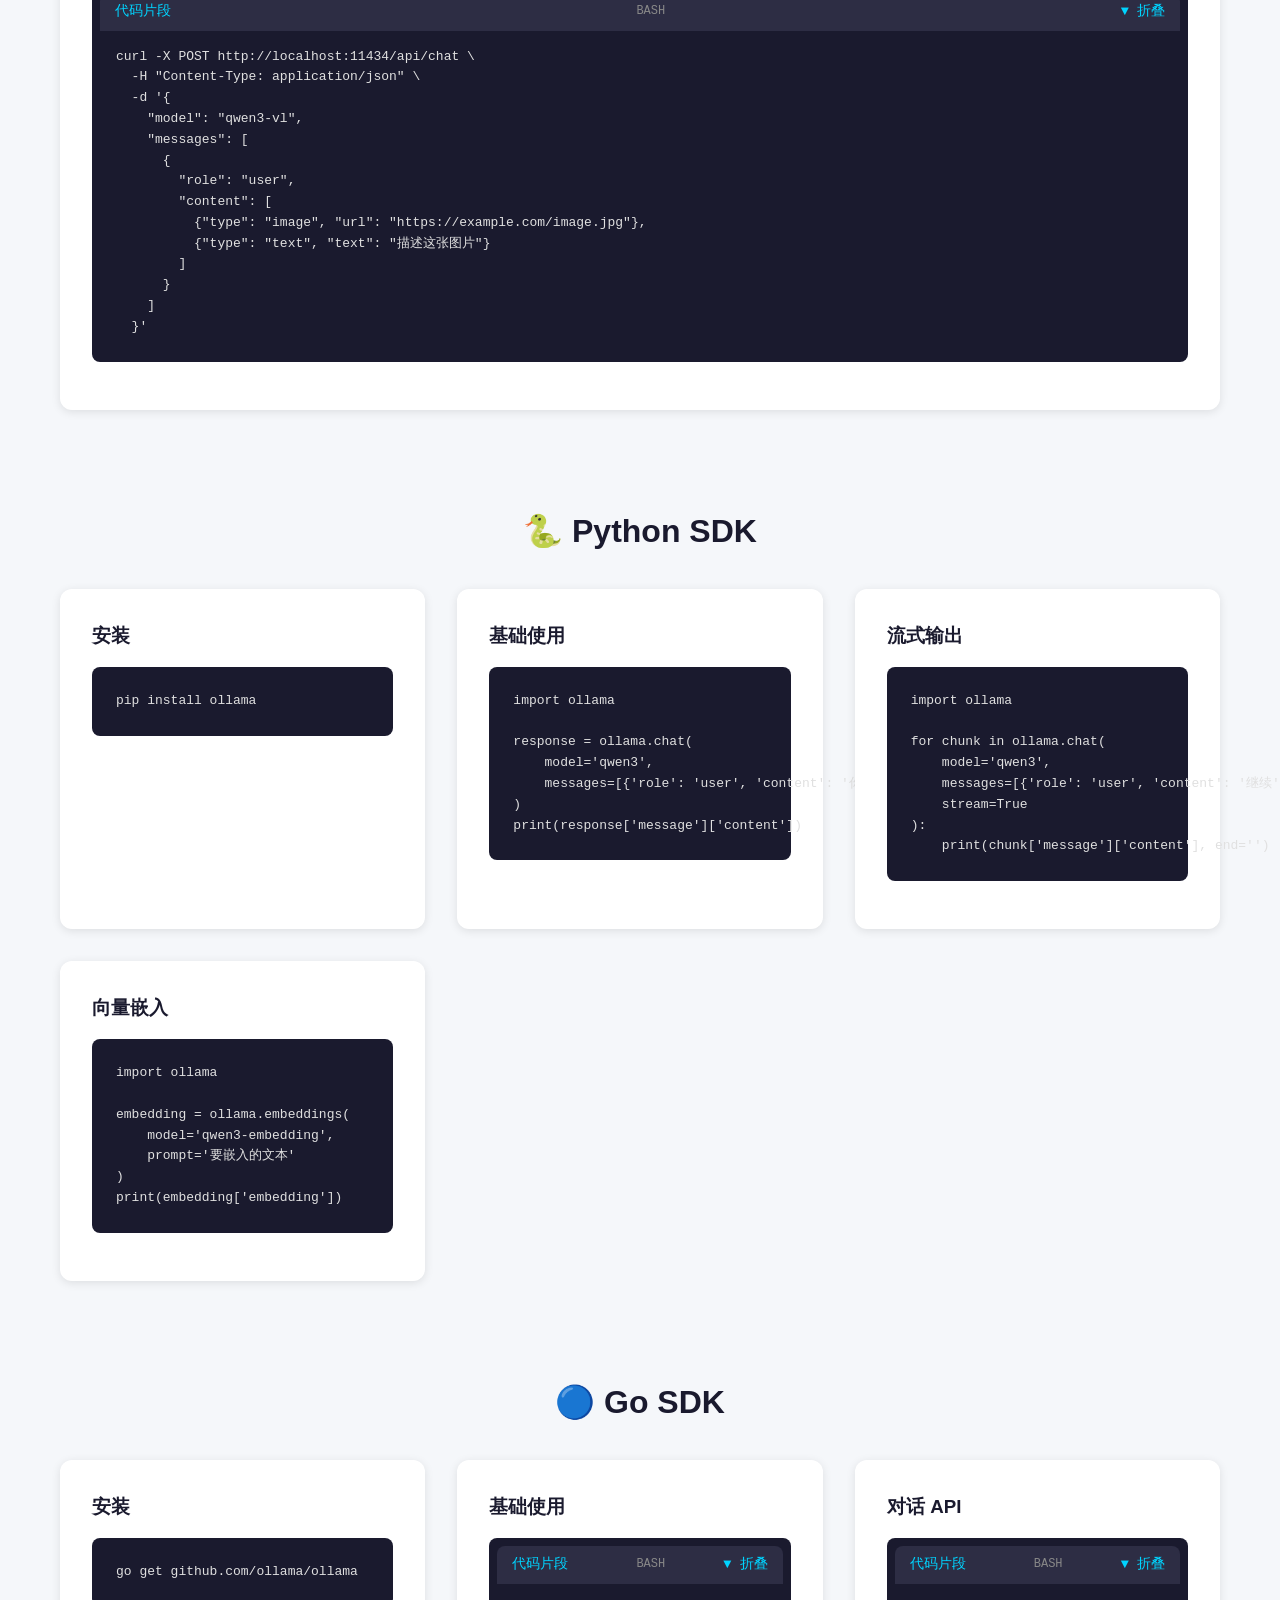
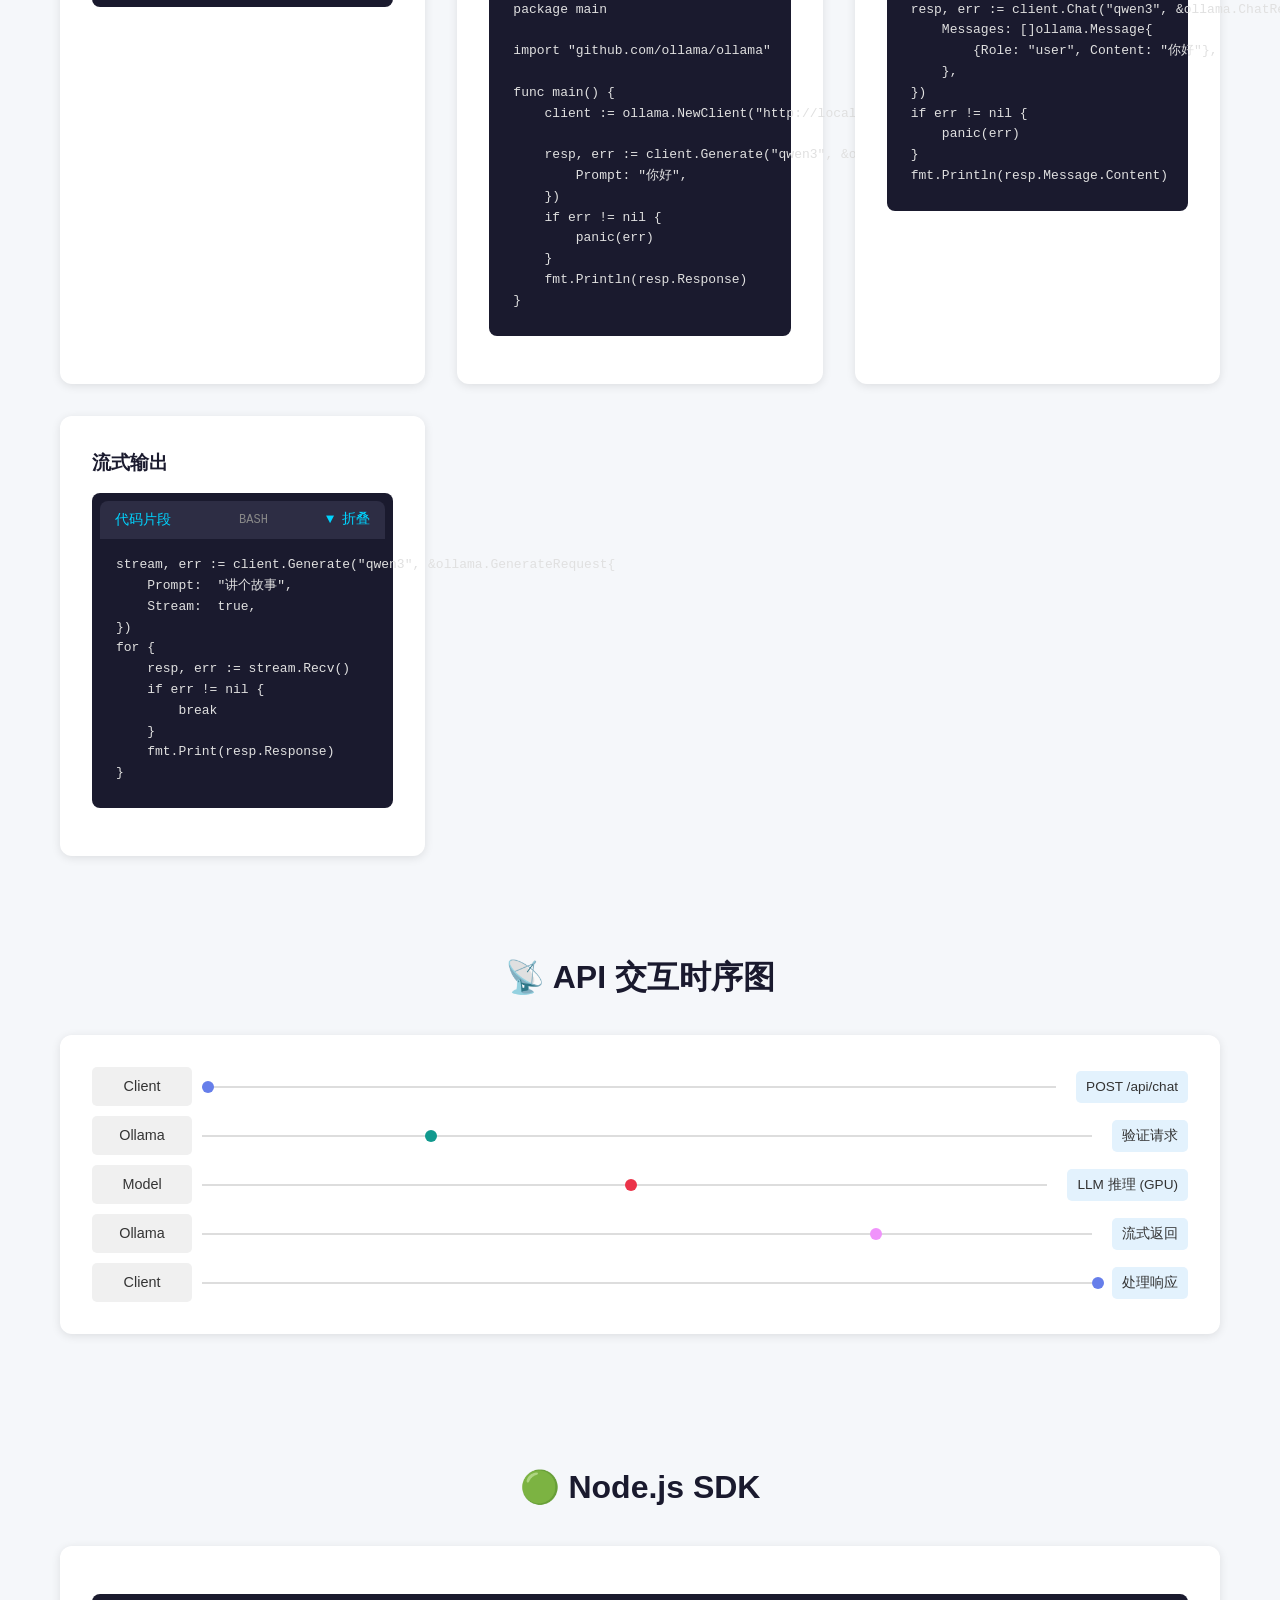
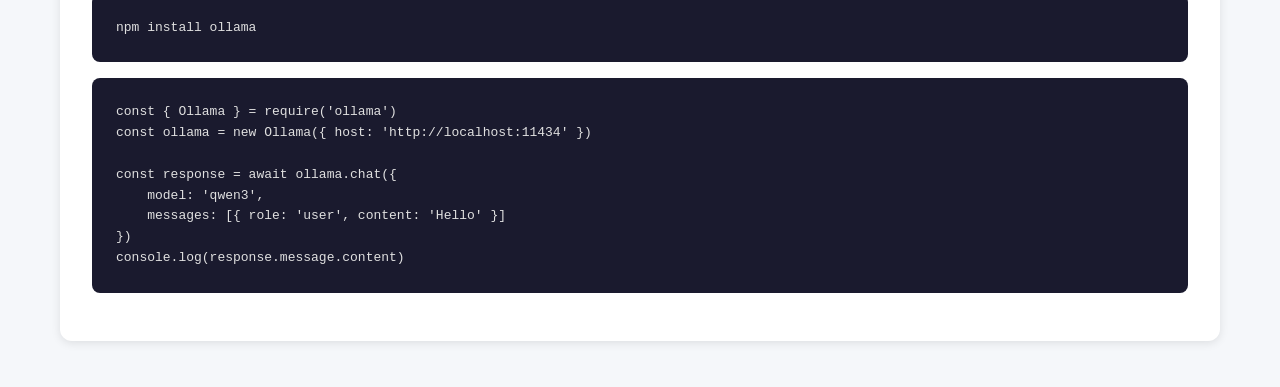
==== commit aac14ae7: "feat: 增加 Go SDK 文档及更新首页内容" ====
--- a/api.html
+++ b/api.html
@@ -203,6 +203,62 @@
 
     <section class="section">
         <div class="container">
+            <h2 class="section-title">🔵 Go SDK</h2>
+            <div class="grid">
+                <div class="card">
+                    <h3>安装</h3>
+                    <pre>go get github.com/ollama/ollama</pre>
+                </div>
+                <div class="card">
+                    <h3>基础使用</h3>
+                    <pre>package main
+
+import "github.com/ollama/ollama"
+
+func main() {
+    client := ollama.NewClient("http://localhost:11434")
+    
+    resp, err := client.Generate("qwen3", &ollama.GenerateRequest{
+        Prompt: "你好",
+    })
+    if err != nil {
+        panic(err)
+    }
+    fmt.Println(resp.Response)
+}</pre>
+                </div>
+                <div class="card">
+                    <h3>对话 API</h3>
+                    <pre>resp, err := client.Chat("qwen3", &ollama.ChatRequest{
+    Messages: []ollama.Message{
+        {Role: "user", Content: "你好"},
+    },
+})
+if err != nil {
+    panic(err)
+}
+fmt.Println(resp.Message.Content)</pre>
+                </div>
+                <div class="card">
+                    <h3>流式输出</h3>
+                    <pre>stream, err := client.Generate("qwen3", &ollama.GenerateRequest{
+    Prompt:  "讲个故事",
+    Stream:  true,
+})
+for {
+    resp, err := stream.Recv()
+    if err != nil {
+        break
+    }
+    fmt.Print(resp.Response)
+}</pre>
+                </div>
+            </div>
+        </div>
+    </section>
+
+    <section class="section">
+        <div class="container">
             <h2 class="section-title">📡 API 交互时序图</h2>
             <div class="diagram">
                 <div class="sequence-diagram">
--- a/css/style.css
+++ b/css/style.css
@@ -48,9 +48,58 @@
 .sequence-msg { padding: 5px 10px; background: #e3f2fd; border-radius: 5px; font-size: 0.85rem; margin-left: 10px; }
 
 /* 代码块 */
-pre { background: #1a1a2e; color: #e0e0e0; padding: 1.5rem; border-radius: 8px; overflow-x: auto; margin: 1rem 0; }
-code { font-family: 'Fira Code', monospace; }
+pre { background: #1a1a2e; color: #e0e0e0; padding: 1.5rem; border-radius: 8px; margin: 1rem 0; position: relative; }
+code { font-family: 'Fira Code', 'Consolas', monospace; }
 .inline-code { background: #f0f0f0; padding: 2px 8px; border-radius: 4px; font-family: monospace; }
+
+/* 代码块语法高亮 - Prism.js 风格 */
+pre .token.comment,
+pre .token.prolog,
+pre .token.doctype,
+pre .token.cdata { color: #6a9955; }
+pre .token.punctuation { color: #d4d4d4; }
+pre .token.property,
+pre .token.tag,
+pre .token.boolean,
+pre .token.number,
+pre .token.constant,
+pre .token.symbol { color: #b5cea8; }
+pre .token.selector,
+pre .token.attr-name,
+pre .token.string,
+pre .token.char,
+pre .token.builtin { color: #ce9178; }
+pre .token.operator,
+pre .token.entity,
+pre .token.url,
+pre .language-css .token.string,
+pre .token.variable { color: #d4d4d4; }
+pre .token.atrule,
+pre .token.attr-value,
+pre .token.function { color: #dcdcaa; }
+pre .token.keyword { color: #569cd6; }
+pre .token.regex,
+pre .token.important { color: #d16969; }
+pre .token.important,
+pre .token.bold { font-weight: bold; }
+pre .token.italic { font-style: italic; }
+pre .token.entity { cursor: help; }
+
+/* 代码块折叠功能 */
+.code-header { display: flex; justify-content: space-between; align-items: center; background: #2d2d44; padding: 8px 15px; margin: -1rem -1rem 1rem -1rem; border-radius: 8px 8px 0 0; cursor: pointer; }
+.code-header:hover { background: #3d3d5c; }
+.code-title { color: #00d4ff; font-size: 0.85rem; font-weight: 500; }
+.code-lang { color: #888; font-size: 0.75rem; margin-left: 10px; }
+.code-toggle { color: #00d4ff; font-size: 0.85rem; }
+.code-toggle.collapsed { transform: rotate(-90deg); }
+pre.collapsed { max-height: 60px; overflow: hidden; }
+pre.collapsed .code-header { border-radius: 8px; }
+
+/* 代码行号 */
+pre.line-numbers { padding-left: 3.5rem; position: relative; }
+pre.line-numbers .line-numbers-rows { position: absolute; pointer-events: none; top: 1rem; left: 0; width: 3rem; letter-spacing: -1px; border-right: 1px solid #444; }
+pre.line-numbers-rows > span { display: block; counter-increment: linenumber; }
+pre.line-numbers-rows > span:before { counter-increment: linenumber; content: counter(linenumber); color: #555; display: block; padding-right: 0.8rem; text-align: right; }
 
 /* 标签页 */
 .tabs { display: flex; gap: 5px; margin-bottom: 1rem; }
